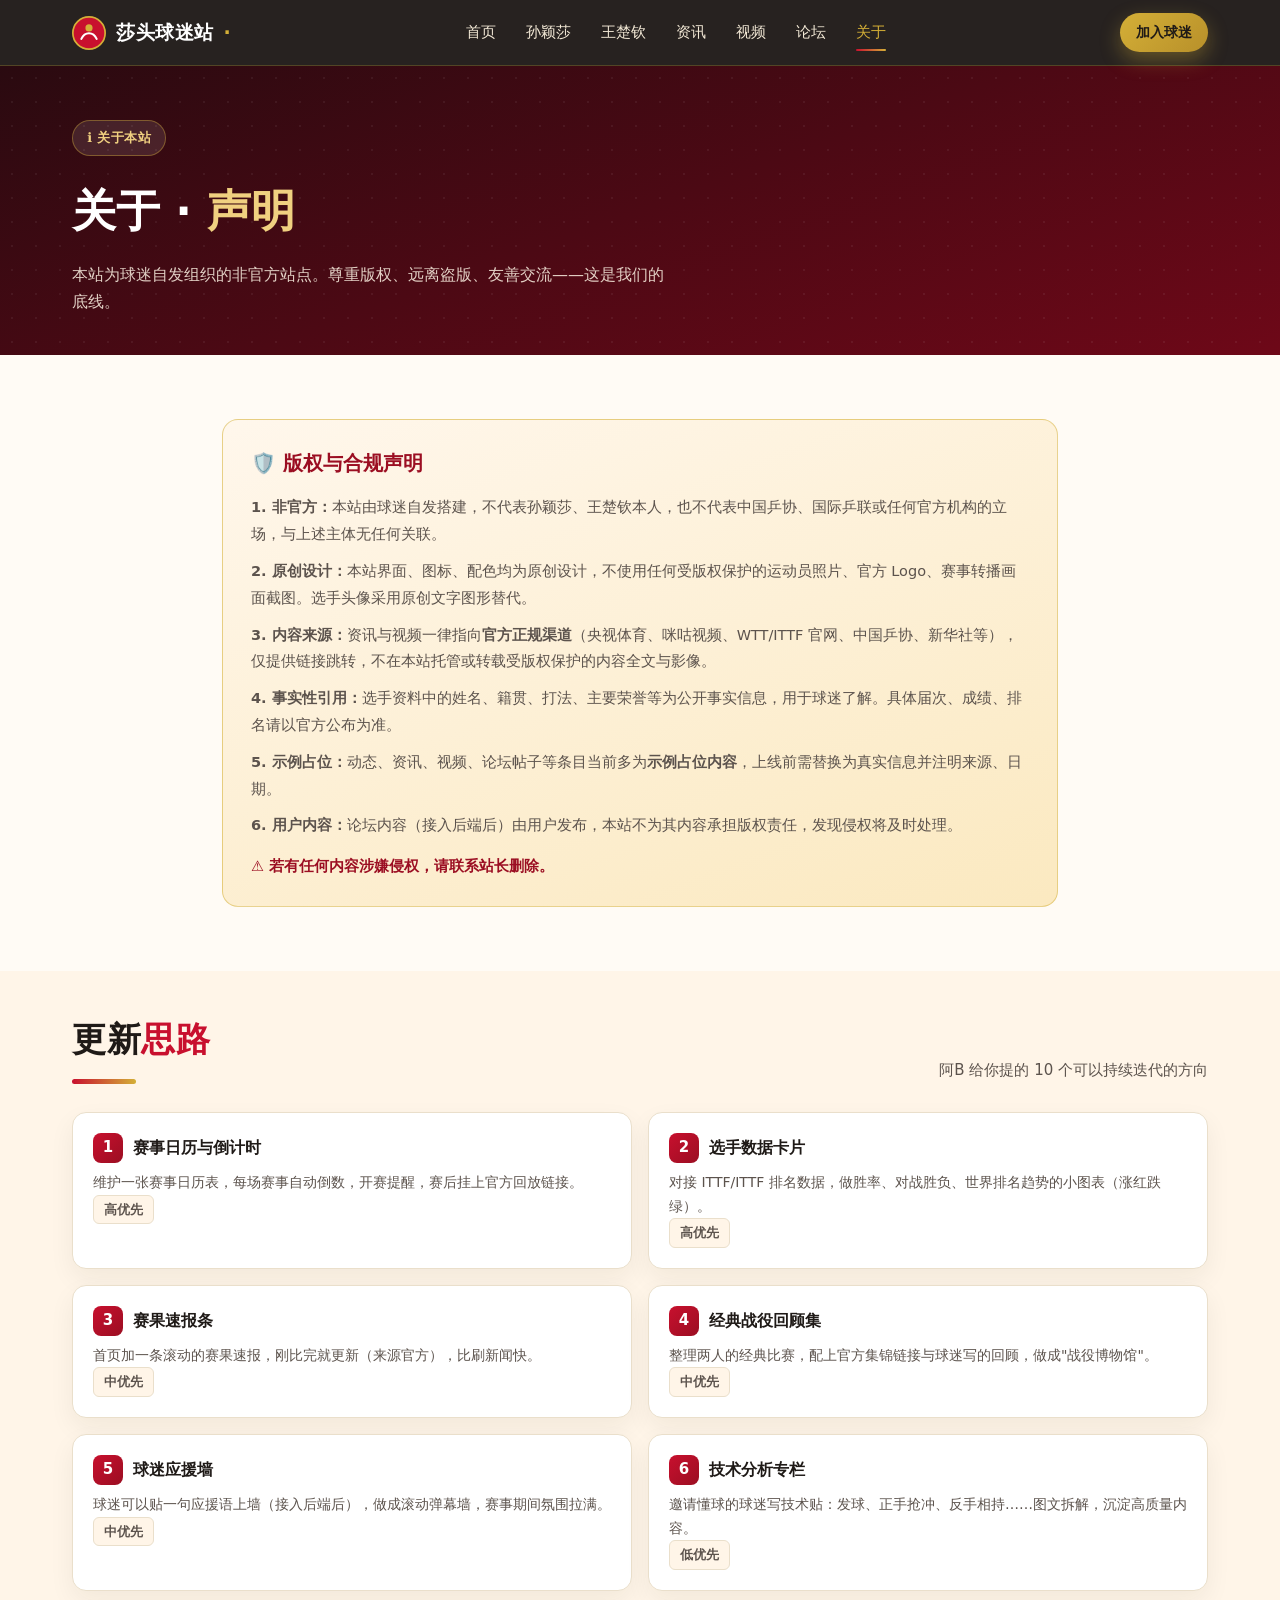
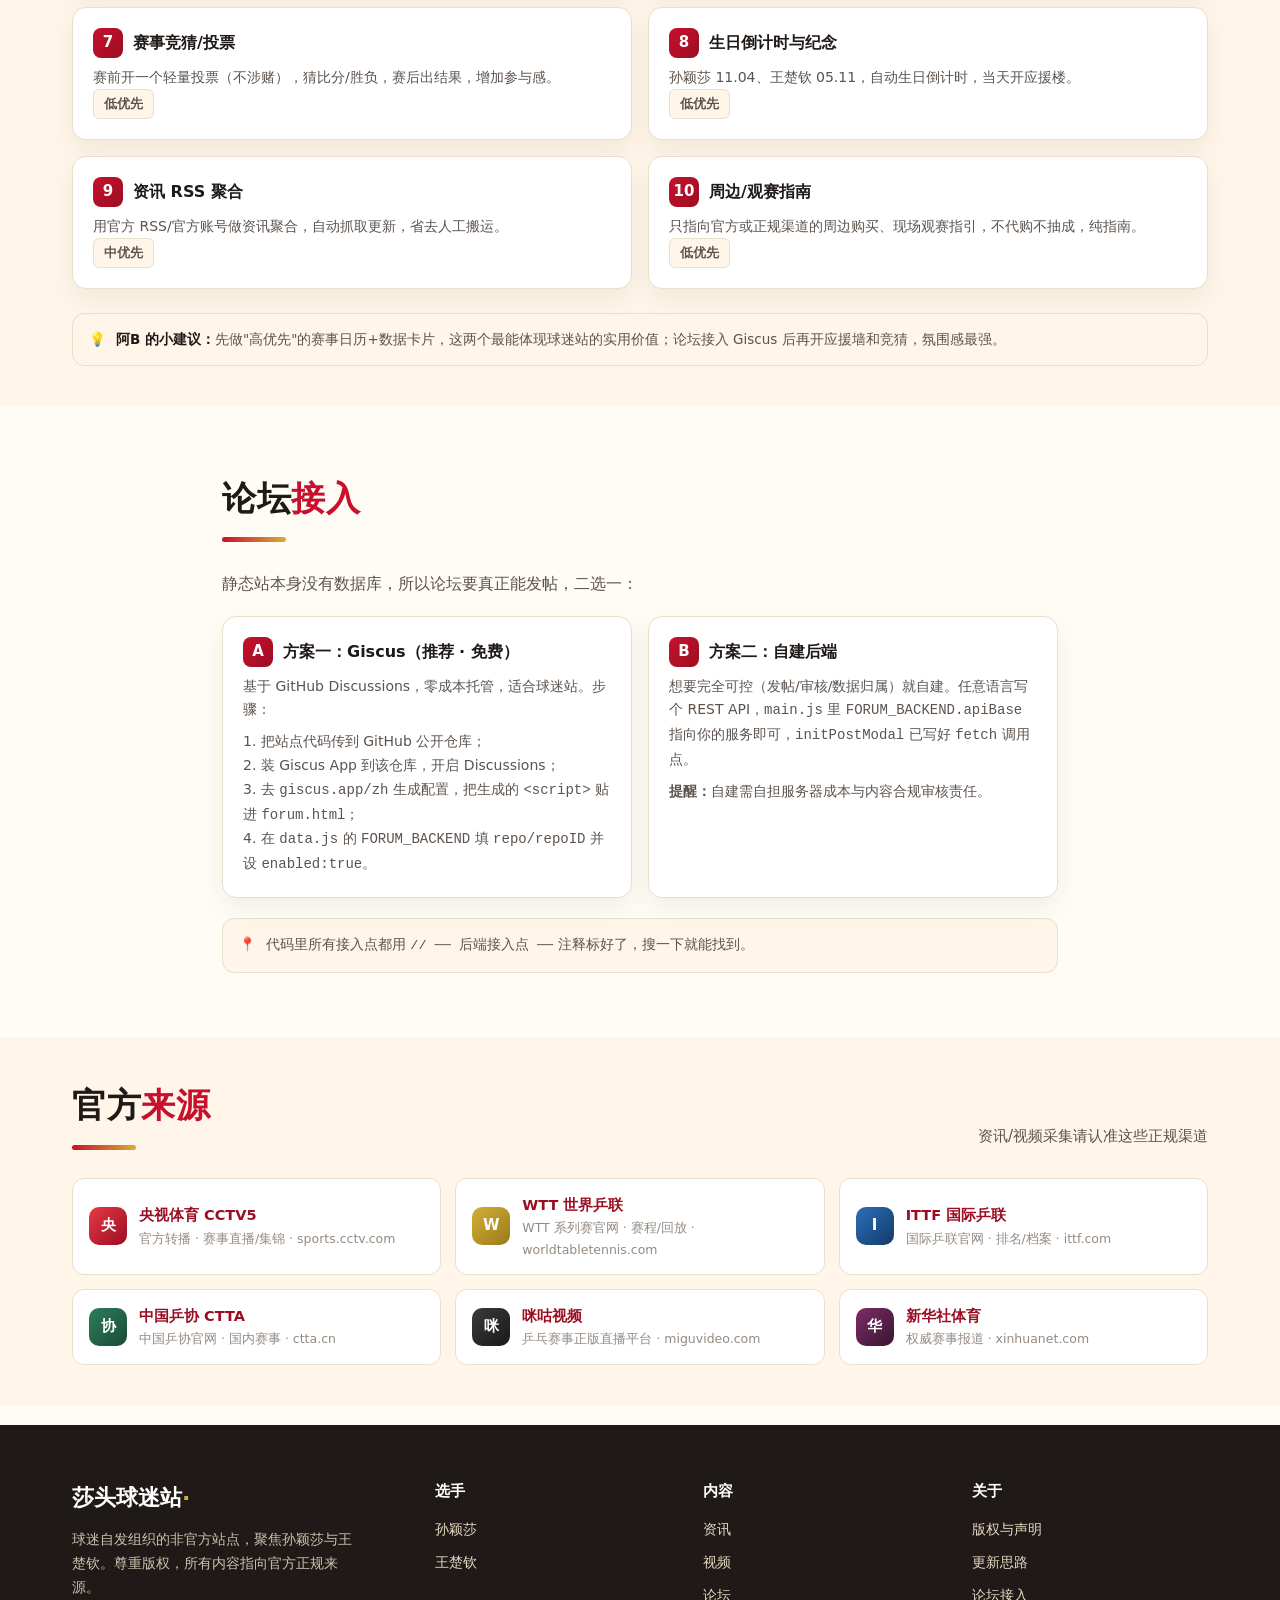
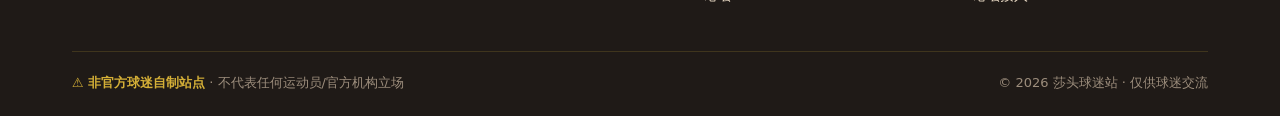
==== about.html @ d80eccb2 "莎头球迷站 v1 - 首页/双星页/资讯/视频/论坛/关于 全站上线" ====
<!DOCTYPE html>
<html lang="zh-CN">
<head>
  <meta charset="UTF-8" />
  <meta name="viewport" content="width=device-width, initial-scale=1.0" />
  <title>关于 · 版权声明 · 更新思路 · 莎头球迷站</title>
  <meta name="description" content="关于本站：版权声明、非官方声明、更新思路建议、论坛后端接入指南、官方来源清单。" />
  <link rel="stylesheet" href="assets/css/style.css" />
</head>
<body>

  <nav class="nav">
    <div class="wrap nav-inner">
      <a class="brand" href="index.html">
        <svg class="logo" viewBox="0 0 40 40" fill="none"><circle cx="20" cy="20" r="19" fill="#C8102E"/><circle cx="20" cy="20" r="19" stroke="#D4AF37" stroke-width="2"/><path d="M11 27c4-9 14-9 18 0" stroke="#fff" stroke-width="2.4" stroke-linecap="round" fill="none"/><circle cx="20" cy="14" r="4.2" fill="#D4AF37"/></svg>
        莎头球迷站<span class="dot">·</span>
      </a>
      <div class="nav-links" id="navLinks">
        <a href="index.html">首页</a>
        <a href="sun-yingsha.html">孙颖莎</a>
        <a href="wang-chuqin.html">王楚钦</a>
        <a href="news.html">资讯</a>
        <a href="videos.html">视频</a>
        <a href="forum.html">论坛</a>
        <a href="about.html" class="active">关于</a>
      </div>
      <div class="nav-cta">
        <a class="btn btn-gold btn-sm" href="forum.html">加入球迷</a>
        <button class="nav-toggle" aria-label="菜单" onclick="document.getElementById('navLinks').classList.toggle('open')"><span></span><span></span><span></span></button>
      </div>
    </div>
  </nav>

  <section class="profile-hero" style="padding:54px 0 40px;">
    <div class="wrap">
      <span class="hero-eyebrow">ℹ️ 关于本站</span>
      <h1 style="font-family:var(--ff-display); font-size:clamp(30px,5vw,44px); font-weight:900; color:#fff;">关于 · <span style="color:var(--c-gold-light)">声明</span></h1>
      <p style="color:rgba(255,245,230,.84); margin-top:12px; max-width:600px;">本站为球迷自发组织的非官方站点。尊重版权、远离盗版、友善交流——这是我们的底线。</p>
    </div>
  </section>

  <!-- 版权声明 -->
  <section class="section">
    <div class="wrap wrap-narrow">
      <div class="disclaimer">
        <h3>🛡️ 版权与合规声明</h3>
        <div style="margin-top:14px; color:var(--c-ink-soft); font-size:14.5px; line-height:1.85;">
          <p><b>1. 非官方：</b>本站由球迷自发搭建，不代表孙颖莎、王楚钦本人，也不代表中国乒协、国际乒联或任何官方机构的立场，与上述主体无任何关联。</p>
          <p style="margin-top:10px;"><b>2. 原创设计：</b>本站界面、图标、配色均为原创设计，不使用任何受版权保护的运动员照片、官方 Logo、赛事转播画面截图。选手头像采用原创文字图形替代。</p>
          <p style="margin-top:10px;"><b>3. 内容来源：</b>资讯与视频一律指向<b>官方正规渠道</b>（央视体育、咪咕视频、WTT/ITTF 官网、中国乒协、新华社等），仅提供链接跳转，不在本站托管或转载受版权保护的内容全文与影像。</p>
          <p style="margin-top:10px;"><b>4. 事实性引用：</b>选手资料中的姓名、籍贯、打法、主要荣誉等为公开事实信息，用于球迷了解。具体届次、成绩、排名请以官方公布为准。</p>
          <p style="margin-top:10px;"><b>5. 示例占位：</b>动态、资讯、视频、论坛帖子等条目当前多为<b>示例占位内容</b>，上线前需替换为真实信息并注明来源、日期。</p>
          <p style="margin-top:10px;"><b>6. 用户内容：</b>论坛内容（接入后端后）由用户发布，本站不为其内容承担版权责任，发现侵权将及时处理。</p>
          <p style="margin-top:14px; color:var(--c-red-deep)"><b>⚠ 若有任何内容涉嫌侵权，请联系站长删除。</b></p>
        </div>
      </div>
    </div>
  </section>

  <!-- 更新思路 -->
  <section class="section-tight" id="ideas" style="background: var(--c-bg-alt);">
    <div class="wrap">
      <div class="section-head">
        <div><div class="section-title">更新<span class="accent">思路</span></div><div class="section-line"></div></div>
        <div class="section-sub">阿B 给你提的 10 个可以持续迭代的方向</div>
      </div>
      <div class="idea-list">
        <div class="idea"><div class="h"><span class="n">1</span>赛事日历与倒计时</div><p>维护一张赛事日历表，每场赛事自动倒数，开赛提醒，赛后挂上官方回放链接。</p><span class="tag-pill">高优先</span></div>
        <div class="idea"><div class="h"><span class="n">2</span>选手数据卡片</div><p>对接 ITTF/ITTF 排名数据，做胜率、对战胜负、世界排名趋势的小图表（涨红跌绿）。</p><span class="tag-pill">高优先</span></div>
        <div class="idea"><div class="h"><span class="n">3</span>赛果速报条</div><p>首页加一条滚动的赛果速报，刚比完就更新（来源官方），比刷新闻快。</p><span class="tag-pill">中优先</span></div>
        <div class="idea"><div class="h"><span class="n">4</span>经典战役回顾集</div><p>整理两人的经典比赛，配上官方集锦链接与球迷写的回顾，做成"战役博物馆"。</p><span class="tag-pill">中优先</span></div>
        <div class="idea"><div class="h"><span class="n">5</span>球迷应援墙</div><p>球迷可以贴一句应援语上墙（接入后端后），做成滚动弹幕墙，赛事期间氛围拉满。</p><span class="tag-pill">中优先</span></div>
        <div class="idea"><div class="h"><span class="n">6</span>技术分析专栏</div><p>邀请懂球的球迷写技术贴：发球、正手抢冲、反手相持……图文拆解，沉淀高质量内容。</p><span class="tag-pill">低优先</span></div>
        <div class="idea"><div class="h"><span class="n">7</span>赛事竞猜/投票</div><p>赛前开一个轻量投票（不涉赌），猜比分/胜负，赛后出结果，增加参与感。</p><span class="tag-pill">低优先</span></div>
        <div class="idea"><div class="h"><span class="n">8</span>生日倒计时与纪念</div><p>孙颖莎 11.04、王楚钦 05.11，自动生日倒计时，当天开应援楼。</p><span class="tag-pill">低优先</span></div>
        <div class="idea"><div class="h"><span class="n">9</span>资讯 RSS 聚合</div><p>用官方 RSS/官方账号做资讯聚合，自动抓取更新，省去人工搬运。</p><span class="tag-pill">中优先</span></div>
        <div class="idea"><div class="h"><span class="n">10</span>周边/观赛指南</div><p>只指向官方或正规渠道的周边购买、现场观赛指引，不代购不抽成，纯指南。</p><span class="tag-pill">低优先</span></div>
      </div>
      <div class="notice-box" style="margin-top:24px;"><span>💡</span><div><b>阿B 的小建议：</b>先做"高优先"的赛事日历+数据卡片，这两个最能体现球迷站的实用价值；论坛接入 Giscus 后再开应援墙和竞猜，氛围感最强。</div></div>
    </div>
  </section>

  <!-- 论坛接入指南 -->
  <section class="section" id="forum">
    <div class="wrap wrap-narrow">
      <div class="section-head">
        <div><div class="section-title">论坛<span class="accent">接入</span></div><div class="section-line"></div></div>
      </div>
      <p style="font-size:16px; color:var(--c-ink-soft);">静态站本身没有数据库，所以论坛要真正能发帖，二选一：</p>
      <div class="idea-list" style="margin-top:18px;">
        <div class="idea">
          <div class="h"><span class="n">A</span>方案一：Giscus（推荐 · 免费）</div>
          <p>基于 GitHub Discussions，零成本托管，适合球迷站。步骤：</p>
          <p style="margin-top:8px;">1. 把站点代码传到 GitHub 公开仓库；<br>2. 装 Giscus App 到该仓库，开启 Discussions；<br>3. 去 <code>giscus.app/zh</code> 生成配置，把生成的 <code>&lt;script&gt;</code> 贴进 <code>forum.html</code>；<br>4. 在 <code>data.js</code> 的 <code>FORUM_BACKEND</code> 填 <code>repo/repoID</code> 并设 <code>enabled:true</code>。</p>
        </div>
        <div class="idea">
          <div class="h"><span class="n">B</span>方案二：自建后端</div>
          <p>想要完全可控（发帖/审核/数据归属）就自建。任意语言写个 REST API，<code>main.js</code> 里 <code>FORUM_BACKEND.apiBase</code> 指向你的服务即可，<code>initPostModal</code> 已写好 <code>fetch</code> 调用点。</p>
          <p style="margin-top:8px;"><b>提醒：</b>自建需自担服务器成本与内容合规审核责任。</p>
        </div>
      </div>
      <div class="notice-box" style="margin-top:20px;"><span>📍</span><div>代码里所有接入点都用 <code>// ── 后端接入点 ──</code> 注释标好了，搜一下就能找到。</div></div>
    </div>
  </section>

  <!-- 官方来源 -->
  <section class="section-tight" style="background: var(--c-bg-alt);" id="sources">
    <div class="wrap">
      <div class="section-head">
        <div><div class="section-title">官方<span class="accent">来源</span></div><div class="section-line"></div></div>
        <div class="section-sub">资讯/视频采集请认准这些正规渠道</div>
      </div>
      <div class="source-list" data-render="sources"></div>
    </div>
  </section>

  <footer class="footer">
    <div class="wrap">
      <div class="footer-grid">
        <div><div class="footer-brand">莎头球迷站<span class="dot">·</span></div><p style="margin-top:12px; font-size:14px; color:#cdbfae; max-width:280px;">球迷自发组织的非官方站点，聚焦孙颖莎与王楚钦。尊重版权，所有内容指向官方正规来源。</p></div>
        <div><h4>选手</h4><ul><li><a href="sun-yingsha.html">孙颖莎</a></li><li><a href="wang-chuqin.html">王楚钦</a></li></ul></div>
        <div><h4>内容</h4><ul><li><a href="news.html">资讯</a></li><li><a href="videos.html">视频</a></li><li><a href="forum.html">论坛</a></li></ul></div>
        <div><h4>关于</h4><ul><li><a href="about.html">版权与声明</a></li><li><a href="about.html#ideas">更新思路</a></li><li><a href="about.html#forum">论坛接入</a></li></ul></div>
      </div>
      <div class="footer-bottom">
        <div><span class="nonofficial">⚠ 非官方球迷自制站点</span> · 不代表任何运动员/官方机构立场</div>
        <div>© <span data-year>2026</span> 莎头球迷站 · 仅供球迷交流</div>
      </div>
    </div>
  </footer>

  <script src="assets/js/data.js"></script>
  <script src="assets/js/main.js"></script>
</body>
</html>
---- assets/css/style.css ----
/* ===================================================================
   莎头球迷站 · 共享样式
   主题：国乒热血 · 红金
   纯原创设计 · 不含任何受版权保护的图片/Logo
=================================================================== */

:root {
  /* 主色 */
  --c-red: #C8102E;          /* 国乒红 */
  --c-red-deep: #9B0E22;     /* 深红 */
  --c-red-dark: #6E0818;     /* 暗红 */
  --c-gold: #D4AF37;         /* 金 */
  --c-gold-light: #F0D080;   /* 浅金高光 */
  --c-gold-soft: #FBE9C0;   /* 柔金 */
  /* 中性 */
  --c-bg: #FFFBF5;           /* 暖白底 */
  --c-bg-alt: #FFF5E8;       /* 次级暖底 */
  --c-surface: #FFFFFF;      /* 卡片白 */
  --c-ink: #1F1A17;          /* 主文字 */
  --c-ink-soft: #5C534D;     /* 次文字 */
  --c-ink-mute: #948A82;     /* 弱文字 */
  --c-line: #EADFCB;         /* 描边/分割 */
  --c-shadow: 28 8 24;       /* 阴影rgb基色 */
  /* 功能色 */
  --c-win: #C8102E;          /* 胜=红（中国惯例：涨为红） */
  --c-loss: #2E7D5B;         /* 负=绿 */
  --c-info: #2C6FB8;          /* 资讯蓝 */
  /* 尺寸 */
  --maxw: 1180px;
  --radius: 16px;
  --radius-sm: 10px;
  --nav-h: 66px;
  /* 字体 */
  --ff: "PingFang SC","Microsoft YaHei","Hiragino Sans GB","Source Han Sans CN","Noto Sans CJK SC",system-ui,-apple-system,"Segoe UI",sans-serif;
  --ff-display: "PingFang SC","Microsoft YaHei",var(--ff);
}

* { box-sizing: border-box; margin: 0; padding: 0; }
html { scroll-behavior: smooth; -webkit-text-size-adjust: 100%; }
body {
  font-family: var(--ff);
  background: var(--c-bg);
  color: var(--c-ink);
  line-height: 1.7;
  font-size: 16px;
  overflow-x: hidden;
}
a { color: var(--c-red-deep); text-decoration: none; transition: color .18s; }
a:hover { color: var(--c-red); }
img,svg { max-width: 100%; display: block; }
ul,ol { list-style: none; }

/* ---------- 容器 ---------- */
.wrap { width: 100%; max-width: var(--maxw); margin: 0 auto; padding: 0 22px; }
.wrap-narrow { max-width: 880px; }
.section { padding: 64px 0; }
.section-tight { padding: 40px 0; }
.section-head { display:flex; align-items:flex-end; justify-content:space-between; gap:16px; margin-bottom:28px; flex-wrap:wrap; }
.section-title { font-family:var(--ff-display); font-size: clamp(24px,4vw,34px); font-weight:800; letter-spacing:.5px; }
.section-title .accent { color: var(--c-red); }
.section-sub { color: var(--c-ink-soft); font-size: 15px; }
.section-line { width:64px; height:5px; border-radius:3px; background: linear-gradient(90deg,var(--c-red),var(--c-gold)); margin-top:10px; }

/* ---------- 导航 ---------- */
.nav {
  position: sticky; top: 0; z-index: 100;
  height: var(--nav-h);
  background: rgba(31,26,23,.96);
  backdrop-filter: blur(10px);
  border-bottom: 1px solid rgba(212,175,55,.25);
}
.nav-inner { height:100%; display:flex; align-items:center; justify-content:space-between; gap:18px; }
.brand { display:flex; align-items:center; gap:10px; color:#fff; font-weight:800; font-size:19px; letter-spacing:.5px; }
.brand .logo { width:34px; height:34px; flex:none; }
.brand .dot { color: var(--c-gold); }
.nav-links { display:flex; align-items:center; gap:4px; }
.nav-links a {
  color: #F3E9D6; padding: 9px 13px; border-radius: 9px; font-size:15px; font-weight:500;
  position: relative;
}
.nav-links a:hover { color:#fff; background: rgba(255,255,255,.08); }
.nav-links a.active { color: var(--c-gold); }
.nav-links a.active::after {
  content:""; position:absolute; left:13px; right:13px; bottom:3px; height:2px;
  background: linear-gradient(90deg,var(--c-red),var(--c-gold)); border-radius:2px;
}
.nav-cta { display:flex; align-items:center; gap:10px; }
.nav-toggle { display:none; background:none; border:0; cursor:pointer; padding:8px; }
.nav-toggle span { display:block; width:24px; height:2.4px; background:#fff; border-radius:2px; margin:5px 0; transition:.25s; }

/* ---------- 按钮 ---------- */
.btn {
  display:inline-flex; align-items:center; gap:8px; cursor:pointer;
  padding: 11px 22px; border-radius: 999px; border:0; font-size:15px; font-weight:600;
  font-family: var(--ff); transition: transform .15s, box-shadow .2s, background .2s;
}
.btn:active { transform: translateY(1px); }
.btn-primary { background: linear-gradient(135deg,var(--c-red),var(--c-red-deep)); color:#fff; box-shadow:0 8px 22px rgba(var(--c-shadow),.35); }
.btn-primary:hover { box-shadow:0 12px 30px rgba(var(--c-shadow),.5); transform:translateY(-1px); }
.btn-gold { background: linear-gradient(135deg,var(--c-gold),#B8902A); color:#1F1A17; box-shadow:0 8px 20px rgba(212,175,55,.35); }
.btn-gold:hover { transform:translateY(-1px); }
.btn-ghost { background: rgba(255,255,255,.08); color:#fff; border:1px solid rgba(212,175,55,.4); }
.btn-ghost:hover { background: rgba(255,255,255,.16); border-color: var(--c-gold); }
.btn-outline { background: transparent; color: var(--c-red); border:1.6px solid var(--c-red); }
.btn-outline:hover { background: var(--c-red); color:#fff; }
.btn-sm { padding:8px 16px; font-size:13.5px; }

/* ---------- Hero ---------- */
.hero {
  position: relative; overflow: hidden;
  background:
    radial-gradient(1200px 500px at 80% -10%, rgba(212,175,55,.22), transparent 60%),
    radial-gradient(900px 500px at 10% 110%, rgba(200,16,46,.25), transparent 55%),
    linear-gradient(160deg,#2A0A10 0%, #6E0818 45%, #9B0E22 100%);
  color: #fff;
  padding: 92px 0 80px;
}
.hero::before {
  content:""; position:absolute; inset:0;
  background-image: radial-gradient(rgba(255,255,255,.06) 1px, transparent 1px);
  background-size: 26px 26px; opacity:.6; pointer-events:none;
}
.hero-grid { position:relative; display:grid; grid-template-columns: 1.15fr .85fr; gap:44px; align-items:center; }
.hero-eyebrow {
  display:inline-flex; align-items:center; gap:8px; padding:6px 14px; border-radius:999px;
  background: rgba(255,255,255,.1); border:1px solid rgba(212,175,55,.4);
  color: var(--c-gold-light); font-size:13px; font-weight:600; letter-spacing:.5px; margin-bottom:18px;
}
.hero h1 {
  font-family: var(--ff-display); font-weight:900;
  font-size: clamp(34px,6vw,60px); line-height:1.08; letter-spacing:1px;
}
.hero h1 .gold { background: linear-gradient(90deg,var(--c-gold-light),var(--c-gold)); -webkit-background-clip:text; background-clip:text; color:transparent; }
.hero p.lead { color: rgba(255,245,230,.86); font-size: clamp(15px,2.2vw,18px); margin:20px 0 30px; max-width: 540px; }
.hero-actions { display:flex; gap:14px; flex-wrap:wrap; }
.hero-stats { display:flex; gap:30px; margin-top:40px; flex-wrap:wrap; }
.hero-stat .num { font-family:var(--ff-display); font-size:28px; font-weight:800; color:var(--c-gold-light); }
.hero-stat .lbl { font-size:13px; color: rgba(255,245,230,.7); }

/* hero 右侧图形：SVG 乒乓球/球拍抽象 */
.hero-art { position:relative; display:flex; justify-content:center; }
.hero-art svg { width:100%; max-width:420px; filter: drop-shadow(0 20px 40px rgba(0,0,0,.4)); }

/* ---------- 双星卡片 ---------- */
.star-grid { display:grid; grid-template-columns: 1fr 1fr; gap:24px; }
.star-card {
  position:relative; border-radius: var(--radius); overflow:hidden;
  background: linear-gradient(160deg,#fff, #FFF7EC);
  border:1px solid var(--c-line);
  box-shadow: 0 18px 40px rgba(31,26,23,.08);
  transition: transform .2s, box-shadow .2s;
}
.star-card:hover { transform: translateY(-4px); box-shadow: 0 26px 56px rgba(155,14,34,.16); }
.star-cover { height: 168px; position:relative; display:flex; align-items:center; justify-content:center; overflow:hidden; }
.star-cover.s-sun { background: linear-gradient(135deg,#E63946,#9B0E22); }
.star-cover.s-wang { background: linear-gradient(135deg,#1B3A6B,#0A1E3A); }
.star-cover::after {
  content:""; position:absolute; inset:0;
  background-image: radial-gradient(rgba(255,255,255,.12) 1px, transparent 1px); background-size:18px 18px;
}
.star-cover .avatar-mark {
  position:relative; width:96px; height:96px; border-radius:50%;
  background: rgba(255,255,255,.14); border:3px solid rgba(255,255,255,.55);
  display:flex; align-items:center; justify-content:center;
  font-family:var(--ff-display); font-size:42px; font-weight:900; color:#fff;
  box-shadow: 0 8px 22px rgba(0,0,0,.3);
}
.star-cover .tag {
  position:absolute; top:14px; left:14px; padding:5px 12px; border-radius:999px;
  background: rgba(0,0,0,.28); color:#fff; font-size:12px; font-weight:600; backdrop-filter:blur(4px);
}
.star-body { padding: 20px 22px 24px; }
.star-name { font-family:var(--ff-display); font-size:23px; font-weight:800; display:flex; align-items:center; gap:8px; }
.star-name .nick { font-size:14px; color:var(--c-ink-mute); font-weight:600; }
.star-meta { display:flex; gap:18px; flex-wrap:wrap; margin:10px 0 14px; font-size:13.5px; color:var(--c-ink-soft); }
.star-meta b { color: var(--c-ink); font-weight:700; }
.star-desc { font-size:14.5px; color:var(--c-ink-soft); }
.star-foot { margin-top:16px; display:flex; gap:10px; }

/* ---------- 通用卡片/网格 ---------- */
.grid { display:grid; gap:22px; }
.grid-3 { grid-template-columns: repeat(3,1fr); }
.grid-2 { grid-template-columns: repeat(2,1fr); }
.card {
  background: var(--c-surface); border:1px solid var(--c-line); border-radius: var(--radius);
  overflow:hidden; box-shadow: 0 12px 30px rgba(31,26,23,.06);
  transition: transform .18s, box-shadow .18s; display:flex; flex-direction:column;
}
.card:hover { transform: translateY(-3px); box-shadow: 0 20px 42px rgba(31,26,23,.12); }
.card-thumb { height: 156px; position:relative; display:flex; align-items:center; justify-content:center; overflow:hidden; }
.card-thumb .ph { font-family:var(--ff-display); color:rgba(255,255,255,.9); font-weight:800; font-size:18px; letter-spacing:1px; }
.card-body { padding: 16px 18px 20px; flex:1; display:flex; flex-direction:column; }
.card-kicker { font-size:12px; font-weight:700; color:var(--c-red); letter-spacing:.6px; text-transform:uppercase; }
.card-title { font-size:18px; font-weight:700; line-height:1.4; margin:7px 0 10px; }
.card-excerpt { font-size:14px; color:var(--c-ink-soft); flex:1; }
.card-foot { display:flex; align-items:center; justify-content:space-between; margin-top:14px; font-size:13px; color:var(--c-ink-mute); }
.badge { display:inline-flex; align-items:center; gap:5px; padding:3px 10px; border-radius:999px; font-size:12px; font-weight:600; }
.badge-red { background: rgba(200,16,46,.1); color: var(--c-red); }
.badge-gold { background: rgba(212,175,55,.16); color:#9a7a1a; }
.badge-blue { background: rgba(44,111,184,.12); color: var(--c-info); }
.badge-green { background: rgba(46,125,91,.12); color: var(--c-loss); }
.badge-gray { background: rgba(92,83,77,.12); color: var(--c-ink-soft); }

/* 不同色封面用于卡片缩略 */
.t-red { background: linear-gradient(135deg,#E63946,#9B0E22); }
.t-blue { background: linear-gradient(135deg,#2C6FB8,#143A6B); }
.t-gold { background: linear-gradient(135deg,#D4AF37,#9a7a1a); }
.t-dark { background: linear-gradient(135deg,#3a3a3a,#1a1a1a); }
.t-green { background: linear-gradient(135deg,#2E7D5B,#1a4a35); }
.t-plum { background: linear-gradient(135deg,#7B2D6B,#3a142f); }

/* ---------- 时间线 ---------- */
.timeline { position:relative; padding-left: 28px; }
.timeline::before { content:""; position:absolute; left:8px; top:6px; bottom:6px; width:3px; background: linear-gradient(var(--c-red),var(--c-gold)); border-radius:3px; }
.tl-item { position:relative; padding: 0 0 26px; }
.tl-item::before { content:""; position:absolute; left:-26px; top:5px; width:15px; height:15px; border-radius:50%; background:#fff; border:3px solid var(--c-red); box-shadow:0 0 0 3px rgba(200,16,46,.18); }
.tl-date { font-size:13px; font-weight:700; color:var(--c-red); }
.tl-title { font-size:16px; font-weight:700; margin:4px 0 5px; }
.tl-desc { font-size:14px; color:var(--c-ink-soft); }
.tl-tag { display:inline-block; margin-top:8px; }

/* ---------- 资讯筛选 ---------- */
.filters { display:flex; gap:10px; flex-wrap:wrap; margin-bottom:22px; }
.filter-chip {
  padding:8px 16px; border-radius:999px; border:1.5px solid var(--c-line); background:#fff;
  font-size:14px; font-weight:600; color:var(--c-ink-soft); cursor:pointer; transition:.18s; font-family:var(--ff);
}
.filter-chip:hover { border-color:var(--c-red); color:var(--c-red); }
.filter-chip.active { background: var(--c-red); color:#fff; border-color:var(--c-red); }

/* ---------- 视频卡 ---------- */
.video-grid { display:grid; grid-template-columns: repeat(3,1fr); gap:22px; }
.video-card { background: var(--c-surface); border:1px solid var(--c-line); border-radius: var(--radius); overflow:hidden; box-shadow:0 12px 30px rgba(31,26,23,.06); transition: transform .18s, box-shadow .18s; }
.video-card:hover { transform:translateY(-3px); box-shadow:0 20px 42px rgba(31,26,23,.14); }
.video-thumb { position:relative; height:160px; display:flex; align-items:center; justify-content:center; overflow:hidden; }
.video-thumb .play {
  width:54px; height:54px; border-radius:50%; background: rgba(255,255,255,.92);
  display:flex; align-items:center; justify-content:center; box-shadow:0 8px 20px rgba(0,0,0,.35);
}
.video-thumb .play svg { width:22px; height:22px; margin-left:3px; fill: var(--c-red); }
.video-thumb .src { position:absolute; bottom:10px; right:10px; background:rgba(0,0,0,.55); color:#fff; padding:4px 10px; border-radius:6px; font-size:12px; font-weight:600; backdrop-filter:blur(4px); }
.video-body { padding:14px 16px 18px; }
.video-title { font-size:15.5px; font-weight:700; line-height:1.4; }
.video-meta { font-size:13px; color:var(--c-ink-mute); margin-top:6px; display:flex; gap:10px; flex-wrap:wrap; }

/* ---------- 论坛 ---------- */
.forum-grid { display:grid; grid-template-columns: 240px 1fr; gap:26px; align-items:flex-start; }
.forum-cats .cat {
  display:flex; align-items:center; gap:10px; padding:11px 14px; border-radius:12px; cursor:pointer;
  font-size:14.5px; font-weight:600; color:var(--c-ink-soft); transition:.16s; border:1px solid transparent;
}
.forum-cats .cat:hover { background: var(--c-bg-alt); color: var(--c-ink); }
.forum-cats .cat.active { background:#fff; color:var(--c-red); border-color:var(--c-line); box-shadow:0 6px 16px rgba(31,26,23,.06); }
.forum-cats .cat .ico { width:22px; flex:none; }
.forum-cats .cat .cnt { margin-left:auto; font-size:12px; color:var(--c-ink-mute); font-weight:600; }

.thread-list { display:flex; flex-direction:column; gap:14px; }
.thread {
  display:grid; grid-template-columns: 52px 1fr auto; gap:16px; align-items:center;
  background:var(--c-surface); border:1px solid var(--c-line); border-radius:14px; padding:16px 18px;
  box-shadow:0 8px 22px rgba(31,26,23,.05); transition:.16s;
}
.thread:hover { box-shadow:0 14px 34px rgba(31,26,23,.12); border-color: rgba(200,16,46,.3); }
.thread-ava { width:52px; height:52px; border-radius:14px; display:flex; align-items:center; justify-content:center; font-family:var(--ff-display); font-weight:800; color:#fff; font-size:20px; }
.thread-main .tt { font-size:16px; font-weight:700; }
.thread-main .ex { font-size:13.5px; color:var(--c-ink-soft); margin-top:3px; }
.thread-main .meta { font-size:12.5px; color:var(--c-ink-mute); margin-top:7px; display:flex; gap:12px; flex-wrap:wrap; }
.thread-side { text-align:right; font-size:13px; color:var(--c-ink-mute); }
.thread-side .replies { font-size:20px; font-weight:800; color:var(--c-red); }
.thread-pin { display:inline-flex; align-items:center; gap:4px; font-size:12px; color:var(--c-gold); font-weight:700; }

/* 发帖浮按钮 */
.fab {
  position:fixed; right:28px; bottom:28px; z-index:60;
  display:inline-flex; align-items:center; gap:8px; padding:14px 22px; border-radius:999px;
  background: linear-gradient(135deg,var(--c-red),var(--c-red-deep)); color:#fff; font-weight:700; font-size:15px;
  box-shadow:0 12px 30px rgba(155,14,34,.4); cursor:pointer; border:0; font-family:var(--ff); transition:transform .16s;
}
.fab:hover { transform:translateY(-2px) scale(1.02); }

/* ---------- 模态 ---------- */
.modal-mask { position:fixed; inset:0; background:rgba(20,10,6,.55); backdrop-filter:blur(4px); z-index:200; display:none; align-items:center; justify-content:center; padding:20px; }
.modal-mask.show { display:flex; }
.modal { background:#fff; border-radius:20px; max-width:520px; width:100%; padding:30px; box-shadow:0 30px 80px rgba(0,0,0,.4); position:relative; animation: pop .25s ease; }
@keyframes pop { from { transform:scale(.94); opacity:0; } to { transform:scale(1); opacity:1; } }
.modal h3 { font-family:var(--ff-display); font-size:22px; font-weight:800; margin-bottom:8px; }
.modal p { color:var(--c-ink-soft); font-size:14.5px; }
.modal .field { margin-top:18px; }
.modal label { display:block; font-size:13px; font-weight:700; margin-bottom:6px; }
.modal input,.modal textarea, .modal select {
  width:100%; padding:11px 14px; border:1.5px solid var(--c-line); border-radius:10px; font-family:var(--ff); font-size:15px; background:#fff;
}
.modal input:focus,.modal textarea:focus { outline:none; border-color:var(--c-red); }
.modal textarea { min-height:90px; resize:vertical; }
.modal-actions { display:flex; gap:12px; justify-content:flex-end; margin-top:24px; }
.modal-close { position:absolute; top:14px; right:14px; background:none; border:0; font-size:24px; color:var(--c-ink-mute); cursor:pointer; line-height:1; }
.notice-box { background: var(--c-bg-alt); border:1px solid var(--c-line); border-radius:12px; padding:14px 16px; font-size:13.5px; color:var(--c-ink-soft); margin-top:14px; display:flex; gap:10px; }
.notice-box b { color: var(--c-ink); }

/* ---------- 资料卡（选手页） ---------- */
.profile-hero { background: linear-gradient(160deg,#2A0A10,#6E0818); color:#fff; padding:64px 0 54px; position:relative; overflow:hidden; }
.profile-hero::before { content:""; position:absolute; inset:0; background-image:radial-gradient(rgba(255,255,255,.06) 1px,transparent 1px); background-size:24px 24px; }
.profile-grid { position:relative; display:grid; grid-template-columns: 200px 1fr; gap:34px; align-items:center; }
.profile-mark {
  width:200px; height:200px; border-radius:28px; display:flex; align-items:center; justify-content:center;
  font-family:var(--ff-display); font-weight:900; font-size:84px; color:#fff;
  background: linear-gradient(135deg,rgba(255,255,255,.16),rgba(255,255,255,.04)); border:2px solid rgba(212,175,55,.5);
  box-shadow:0 20px 50px rgba(0,0,0,.4);
}
.profile-name { font-family:var(--ff-display); font-size:clamp(32px,5vw,46px); font-weight:900; }
.profile-nick { color: var(--c-gold-light); font-size:18px; font-weight:600; margin-top:4px; }
.profile-tags { display:flex; gap:10px; flex-wrap:wrap; margin-top:16px; }
.profile-tags .badge { background:rgba(255,255,255,.12); color:#fff; }
.fact-grid { display:grid; grid-template-columns: repeat(4,1fr); gap:18px; margin-top:30px; }
.fact { background:rgba(255,255,255,.08); border:1px solid rgba(255,255,255,.16); border-radius:14px; padding:16px 18px; }
.fact .k { font-size:12.5px; color:rgba(255,245,230,.7); }
.fact .v { font-family:var(--ff-display); font-size:22px; font-weight:800; color:#fff; margin-top:4px; }
.fact .v small { font-size:14px; font-weight:600; color: var(--c-gold-light); }

/* 成就墙 */
.achievements { display:grid; grid-template-columns: repeat(4,1fr); gap:14px; }
.ach {
  background: linear-gradient(160deg,#fff,#FFF7EC); border:1px solid var(--c-line); border-radius:14px; padding:18px 16px; text-align:center;
  box-shadow:0 10px 24px rgba(31,26,23,.06);
}
.ach .medal { width:44px; height:44px; margin:0 auto 10px; }
.ach .yr { font-family:var(--ff-display); font-weight:800; color:var(--c-red); }
.ach .ev { font-size:13.5px; color:var(--c-ink-soft); margin-top:3px; }
.ach .mk { font-size:12px; font-weight:700; margin-top:6px; }

/* ---------- 倒计时 ---------- */
.countdown { display:flex; gap:14px; }
.cd-box { background: linear-gradient(160deg,#fff,#FFF7EC); border:1px solid var(--c-line); border-radius:14px; padding:16px 10px; min-width:84px; text-align:center; box-shadow:0 10px 24px rgba(31,26,23,.06); }
.cd-num { font-family:var(--ff-display); font-size:34px; font-weight:900; color:var(--c-red); line-height:1; }
.cd-lbl { font-size:12px; color:var(--c-ink-mute); margin-top:6px; font-weight:600; }

/* ---------- 官方来源 ---------- */
.source-list { display:grid; grid-template-columns: repeat(3,1fr); gap:14px; }
.source {
  display:flex; align-items:center; gap:12px; padding:14px 16px; border:1px solid var(--c-line); border-radius:12px; background:#fff;
  transition:.16s;
}
.source:hover { border-color:var(--c-gold); box-shadow:0 10px 24px rgba(212,175,55,.18); transform:translateY(-2px); }
.source .ico { width:38px; height:38px; border-radius:10px; display:flex; align-items:center; justify-content:center; flex:none; font-weight:800; color:#fff; font-size:15px; }
.source .nm { font-weight:700; font-size:14.5px; }
.source .ds { font-size:12.5px; color:var(--c-ink-mute); }

/* ---------- 资讯横排流 ---------- */
.feed { display:flex; flex-direction:column; gap:14px; }
.feed-item { display:grid; grid-template-columns: 96px 1fr auto; gap:18px; align-items:center; background:#fff; border:1px solid var(--c-line); border-radius:14px; padding:14px 18px; box-shadow:0 8px 22px rgba(31,26,23,.05); transition:.16s; }
.feed-item:hover { box-shadow:0 14px 32px rgba(31,26,23,.12); border-color:rgba(200,16,46,.25); }
.feed-thumb { width:96px; height:64px; border-radius:10px; display:flex; align-items:center; justify-content:center; font-family:var(--ff-display); color:#fff; font-weight:800; font-size:13px; letter-spacing:1px; }
.feed-main .tt { font-size:15.5px; font-weight:700; line-height:1.45; }
.feed-main .ex { font-size:13px; color:var(--c-ink-soft); margin-top:3px; }
.feed-main .meta { font-size:12px; color:var(--c-ink-mute); margin-top:6px; display:flex; gap:10px; flex-wrap:wrap; }
.feed-side { font-size:12.5px; color:var(--c-ink-mute); text-align:right; white-space:nowrap; }

/* ---------- 关于/声明 ---------- */
.disclaimer {
  background: linear-gradient(160deg,#FFF7EC,#FBE9C0); border:1px solid rgba(212,175,55,.5); border-radius:16px; padding:26px 28px;
}
.disclaimer h3 { font-family:var(--ff-display); font-size:20px; font-weight:800; color:var(--c-red-deep); display:flex; align-items:center; gap:8px; }
.idea-list { display:grid; grid-template-columns:1fr 1fr; gap:16px; }
.idea { background:#fff; border:1px solid var(--c-line); border-radius:14px; padding:20px; box-shadow:0 10px 26px rgba(31,26,23,.06); }
.idea .h { display:flex; align-items:center; gap:10px; font-weight:800; font-size:16px; margin-bottom:8px; }
.idea .h .n { width:30px; height:30px; border-radius:8px; background:linear-gradient(135deg,var(--c-red),var(--c-red-deep)); color:#fff; display:flex; align-items:center; justify-content:center; font-family:var(--ff-display); font-size:15px; flex:none; }
.idea p { font-size:14px; color:var(--c-ink-soft); }
.idea .tag { margin-top:10px; }

/* ---------- 页脚 ---------- */
.footer { background:#1F1A17; color:#cdbfae; padding:54px 0 28px; margin-top:20px; }
.footer a { color:#e6d7c2; }
.footer-grid { display:grid; grid-template-columns:1.4fr 1fr 1fr 1fr; gap:32px; margin-bottom:34px; }
.footer h4 { color:#fff; font-size:15px; margin-bottom:14px; font-weight:700; }
.footer-brand { font-family:var(--ff-display); font-size:22px; font-weight:800; color:#fff; }
.footer-brand .dot { color:var(--c-gold); }
.footer ul li { margin-bottom:9px; font-size:14px; }
.footer-bottom { border-top:1px solid rgba(212,175,55,.18); padding-top:20px; display:flex; justify-content:space-between; gap:16px; flex-wrap:wrap; font-size:13px; color:#9c8d7c; }
.footer .nonofficial { color: var(--c-gold); font-weight:600; }

/* ---------- 杂项 ---------- */
.muted { color:var(--c-ink-mute); }
.center { text-align:center; }
.spacer { height:30px; }
.chips-row { display:flex; gap:8px; flex-wrap:wrap; }
.tag-pill { display:inline-block; padding:3px 10px; border-radius:6px; background:var(--c-bg-alt); color:var(--c-ink-soft); font-size:12.5px; font-weight:600; border:1px solid var(--c-line); }
.sample-flag { display:inline-flex; align-items:center; gap:5px; font-size:11px; font-weight:700; color:#b5781a; background:rgba(212,175,55,.18); padding:2px 8px; border-radius:5px; }

/* ---------- 响应式 ---------- */
@media (max-width: 980px) {
  .hero-grid { grid-template-columns: 1fr; }
  .hero-art { display:none; }
  .grid-3 { grid-template-columns: repeat(2,1fr); }
  .video-grid { grid-template-columns: repeat(2,1fr); }
  .fact-grid { grid-template-columns: repeat(2,1fr); }
  .achievements { grid-template-columns: repeat(2,1fr); }
  .source-list { grid-template-columns: 1fr; }
  .idea-list { grid-template-columns: 1fr; }
  .footer-grid { grid-template-columns: 1fr 1fr; }
  .forum-grid { grid-template-columns: 1fr; }
  .profile-grid { grid-template-columns: 1fr; text-align:center; }
  .profile-grid .profile-tags { justify-content:center; }
}
@media (max-width: 720px) {
  .nav-links { display:none; position:absolute; top:var(--nav-h); left:0; right:0; background:#1F1A17; flex-direction:column; align-items:stretch; padding:10px 16px 18px; gap:2px; border-bottom:1px solid rgba(212,175,55,.2); }
  .nav-links.open { display:flex; }
  .nav-toggle { display:block; }
  .nav-cta .btn { display:none; }
  .star-grid { grid-template-columns: 1fr; }
  .grid-3, .grid-2 { grid-template-columns: 1fr; }
  .video-grid { grid-template-columns: 1fr; }
  .feed-item { grid-template-columns: 64px 1fr; }
  .feed-side { display:none; }
  .thread { grid-template-columns: 44px 1fr; }
  .thread-side { display:none; }
  .section { padding: 46px 0; }
  .fab { right:18px; bottom:18px; padding:12px 18px; }
}
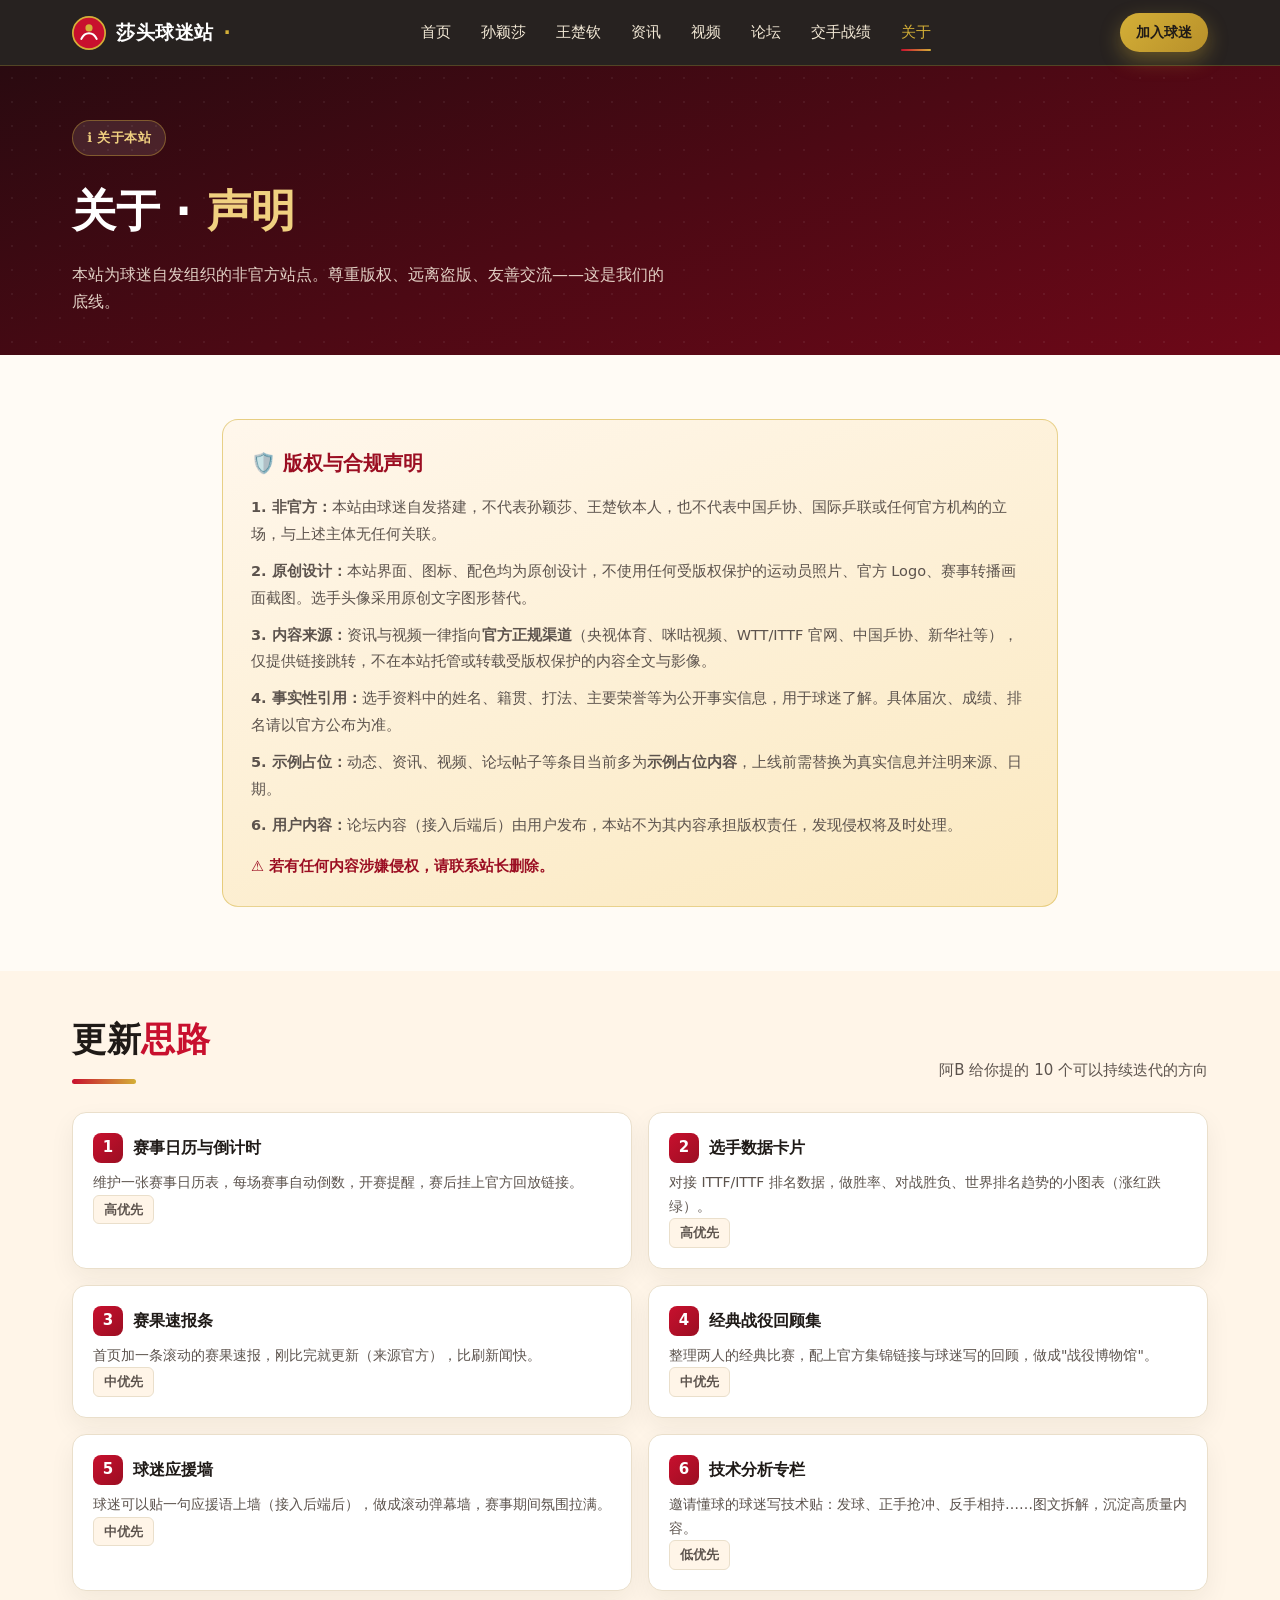
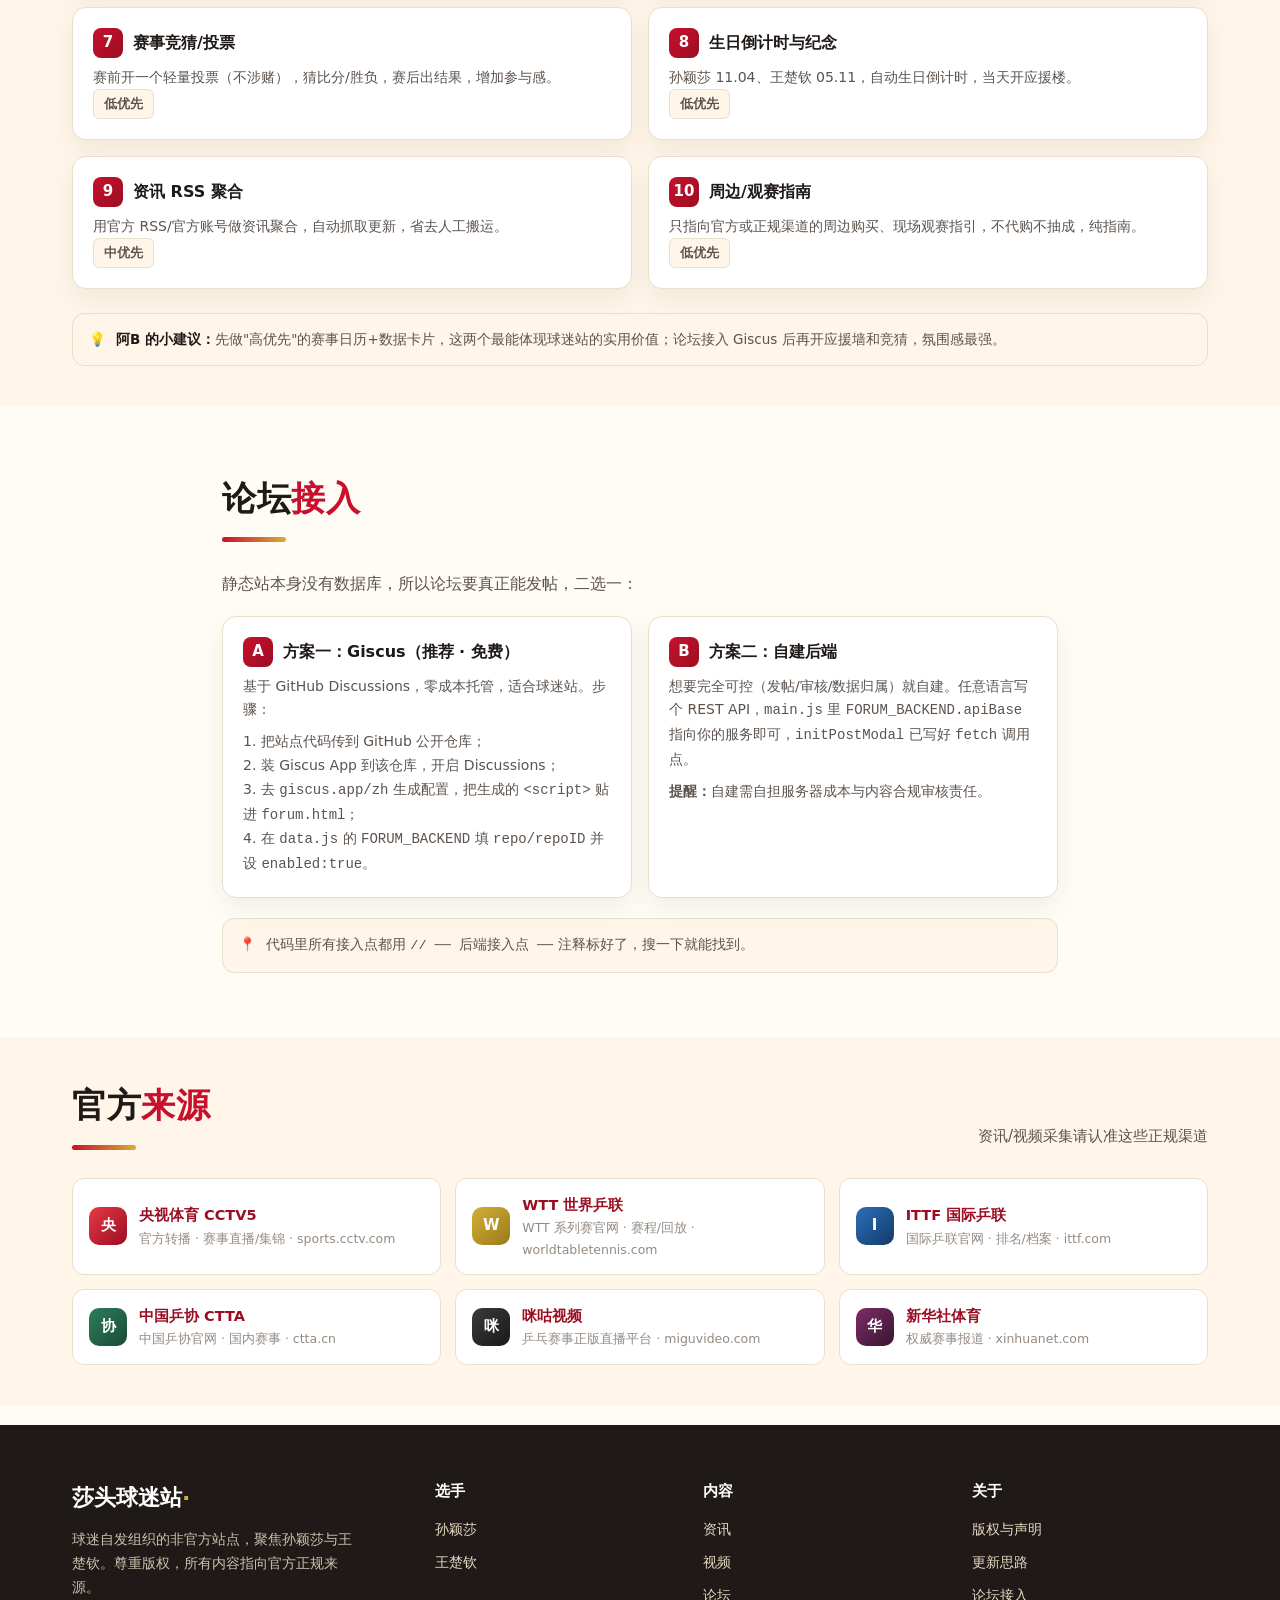
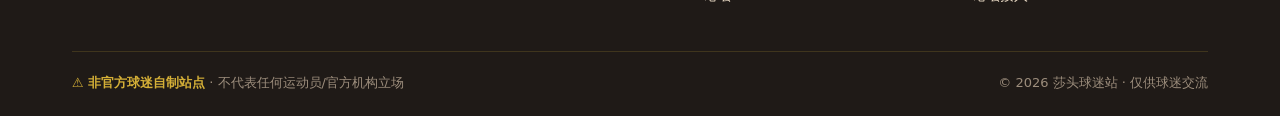
==== commit 53f1ac2f: "大更新：赛事日历+倒计时+直播入口 | 百科化双星页(生涯时间线/冠军墙/交手纪录) | 新增交手战绩独立页 | 首页精选墙" ====
--- a/about.html
+++ b/about.html
@@ -22,6 +22,7 @@
         <a href="news.html">资讯</a>
         <a href="videos.html">视频</a>
         <a href="forum.html">论坛</a>
+        <a href="head-to-head.html">交手战绩</a>
         <a href="about.html" class="active">关于</a>
       </div>
       <div class="nav-cta">
--- a/assets/css/style.css
+++ b/assets/css/style.css
@@ -386,6 +386,136 @@
 .tag-pill { display:inline-block; padding:3px 10px; border-radius:6px; background:var(--c-bg-alt); color:var(--c-ink-soft); font-size:12.5px; font-weight:600; border:1px solid var(--c-line); }
 .sample-flag { display:inline-flex; align-items:center; gap:5px; font-size:11px; font-weight:700; color:#b5781a; background:rgba(212,175,55,.18); padding:2px 8px; border-radius:5px; }
 
+/* ---------- 赛事日历 ---------- */
+.calendar-grid { display:grid; grid-template-columns:repeat(3,1fr); gap:18px; }
+.cal-card {
+  background:var(--c-surface); border:1px solid var(--c-line); border-radius: var(--radius);
+  overflow:hidden; box-shadow:0 12px 30px rgba(31,26,23,.06); transition:transform .18s,box-shadow .18s;
+}
+.cal-card:hover { transform:translateY(-3px); box-shadow:0 20px 42px rgba(31,26,23,.14); }
+.cal-card-header {
+  padding:18px 18px 14px; position:relative;
+  border-bottom:1px solid var(--c-line);
+}
+.cal-card-header .tour-type {
+  display:inline-flex; padding:3px 10px; border-radius:999px; font-size:11px; font-weight:700;
+  letter-spacing:.5px;
+}
+.cal-card-header .tour-type.grandslam { background:linear-gradient(135deg,#D4AF37,#9a7a1a); color:#fff; }
+.cal-card-header .tour-type.wtt { background:linear-gradient(135deg,#2C6FB8,#143A6B); color:#fff; }
+.cal-card-header .tour-type.championship { background:linear-gradient(135deg,#C8102E,#9B0E22); color:#fff; }
+.cal-card-header .tour-type.cup { background:linear-gradient(135deg,#2E7D5B,#1a4a35); color:#fff; }
+.cal-card-header .tour-type.combined { background:linear-gradient(135deg,#7B2D6B,#3a142f); color:#fff; }
+.cal-card-header .tour-type.final { background:linear-gradient(135deg,#1F1A17,#000); color:var(--c-gold-light); }
+.cal-card-header .tour-date { font-size:13px; color:var(--c-ink-mute); margin-top:10px; font-weight:600; }
+.cal-card-header .tour-name { font-family:var(--ff-display); font-size:17px; font-weight:800; margin-top:4px; }
+.cal-card-header .tour-loc { font-size:13px; color:var(--c-ink-soft); margin-top:2px; }
+.cal-card-body { padding:14px 18px 18px; }
+.cal-card-body .cd-row { display:flex; align-items:center; gap:10px; margin-bottom:14px; }
+.cal-card-body .cd-num { font-family:var(--ff-display); font-size:28px; font-weight:900; color:var(--c-red); line-height:1; }
+.cal-card-body .cd-unit { font-size:13px; color:var(--c-ink-mute); }
+.cal-card-body .live-links { display:flex; gap:8px; flex-wrap:wrap; }
+.cal-card-body .live-link {
+  display:inline-flex; align-items:center; gap:6px; padding:6px 12px; border-radius:999px;
+  background:var(--c-bg-alt); font-size:12px; font-weight:600; color:var(--c-ink-soft); transition:.15s;
+  border:1px solid transparent;
+}
+.cal-card-body .live-link:hover { border-color:var(--c-red); color:var(--c-red); background:#fff; }
+.cal-points { font-size:12px; color:var(--c-ink-mute); margin-top:8px; }
+
+/* 直播入口条 */
+.live-bar {
+  background: linear-gradient(135deg,#C8102E,#9B0E22); border-radius:16px; padding:24px 28px;
+  color:#fff; display:flex; align-items:center; gap:24px; flex-wrap:wrap; justify-content:space-between;
+  margin-top:22px;
+}
+.live-bar-title { font-family:var(--ff-display); font-size:18px; font-weight:800; }
+.live-bar-links { display:flex; gap:10px; flex-wrap:wrap; }
+.live-bar-link {
+  display:inline-flex; align-items:center; gap:8px; padding:10px 18px; border-radius:999px;
+  background:rgba(255,255,255,.16); color:#fff; font-weight:700; font-size:14px;
+  border:1px solid rgba(255,255,255,.3); transition:.15s;
+}
+.live-bar-link:hover { background:rgba(255,255,255,.28); color:#fff; transform:scale(1.02); }
+.live-bar-link .liv { width:24px; height:24px; border-radius:6px; background:var(--c-gold); color:#1F1A17; display:flex; align-items:center; justify-content:center; font-weight:800; font-size:12px; }
+
+/* ---------- 精选墙 ---------- */
+.featured-grid { display:grid; grid-template-columns:repeat(4,1fr); gap:16px; }
+.featured-card {
+  background: linear-gradient(160deg,#fff,#FFF7EC); border:1px solid var(--c-line);
+  border-radius:14px; padding:20px 18px; box-shadow:0 10px 26px rgba(31,26,23,.06);
+  transition:transform .16s,box-shadow .16s;
+}
+.featured-card:hover { transform:translateY(-3px); box-shadow:0 18px 38px rgba(31,26,23,.14); }
+.featured-card .ft-tag { display:inline-flex; padding:3px 10px; border-radius:999px; color:#fff; font-size:11px; font-weight:700; margin-bottom:10px; }
+.featured-card .ft-title { font-size:15px; font-weight:700; line-height:1.4; margin-bottom:6px; }
+.featured-card .ft-desc { font-size:13px; color:var(--c-ink-soft); }
+
+/* ---------- 交手纪录 ---------- */
+.h2h-hero { background:linear-gradient(160deg,#1F1A17,#2A0A10); color:#fff; padding:56px 0 48px; position:relative; overflow:hidden; }
+.h2h-hero::before { content:""; position:absolute; inset:0; background-image:radial-gradient(rgba(255,255,255,.06) 1px,transparent 1px); background-size:22px 22px; }
+.h2h-title { font-family:var(--ff-display); font-size:clamp(28px,4vw,38px); font-weight:900; text-align:center; position:relative; }
+.h2h-title .gold { color:var(--c-gold-light); }
+.h2h-sub { color:rgba(255,245,230,.7); text-align:center; margin-top:8px; font-size:15px; position:relative; }
+
+.h2h-tabs { display:flex; gap:10px; justify-content:center; margin:36px 0; }
+.h2h-tab {
+  padding:10px 24px; border-radius:999px; border:1.5px solid var(--c-line); background:#fff;
+  font-size:15px; font-weight:600; color:var(--c-ink-soft); cursor:pointer; transition:.16s; font-family:var(--ff);
+}
+.h2h-tab:hover { border-color:var(--c-red); color:var(--c-red); }
+.h2h-tab.active { background:var(--c-red); color:#fff; border-color:var(--c-red); }
+
+.h2h-card {
+  background:#fff; border:1px solid var(--c-line); border-radius:var(--radius);
+  padding:22px 24px; box-shadow:0 12px 30px rgba(31,26,23,.06);
+  margin-bottom:18px; display:grid; grid-template-columns: 200px 1fr; gap:20px; align-items:start;
+}
+.h2h-card .h2h-left { text-align:center; }
+.h2h-card .h2h-opp { font-family:var(--ff-display); font-size:22px; font-weight:800; }
+.h2h-card .h2h-vs { font-size:13px; color:var(--c-ink-mute); margin:4px 0; }
+.h2h-card .h2h-total { font-family:var(--ff-display); font-size:30px; font-weight:900; color:var(--c-red); line-height:1; }
+.h2h-card .h2h-rate { font-size:14px; color:var(--c-ink-soft); margin-top:4px; }
+.h2h-bar { width:100%; height:8px; border-radius:4px; background:var(--c-bg-alt); margin-top:10px; overflow:hidden; }
+.h2h-bar .h2h-fill { height:100%; border-radius:4px; transition:.5s; }
+.h2h-card .h2h-right { }
+.h2h-card .h2h-desc { font-size:14px; color:var(--c-ink-soft); line-height:1.6; }
+.h2h-card .h2h-recent { font-size:12px; color:var(--c-red); font-weight:700; margin-top:6px; }
+.h2h-card .h2h-highlights { margin-top:10px; }
+.h2h-card .h2h-highlights li { font-size:13px; color:var(--c-ink-soft); padding:4px 0; padding-left:16px; position:relative; }
+.h2h-card .h2h-highlights li::before { content:""; position:absolute; left:0; top:11px; width:6px; height:6px; border-radius:50%; background:var(--c-gold); }
+
+/* ---------- 百科：生涯时间线 ---------- */
+.encyclopedia-tabs { display:flex; gap:8px; flex-wrap:wrap; margin-bottom:24px; justify-content:center; }
+.enc-tab {
+  padding:10px 20px; border-radius:999px; border:1.5px solid var(--c-line); background:#fff;
+  font-size:14px; font-weight:600; color:var(--c-ink-soft); cursor:pointer; transition:.16s; font-family:var(--ff);
+}
+.enc-tab:hover { border-color:var(--c-red); color:var(--c-red); }
+.enc-tab.active { background:var(--c-red); color:#fff; border-color:var(--c-red); }
+
+.career-timeline { position:relative; padding-left:36px; }
+.career-timeline::before { content:""; position:absolute; left:12px; top:8px; bottom:8px; width:3px; background:linear-gradient(var(--c-red),var(--c-gold),var(--c-red)); border-radius:3px; }
+.career-phase { position:relative; margin-bottom:24px; }
+.career-phase::before { content:""; position:absolute; left:-30px; top:6px; width:16px; height:16px; border-radius:50%; background:#fff; border:3px solid var(--c-red); box-shadow:0 0 0 3px rgba(200,16,46,.18); z-index:1; }
+.career-phase .ph-period { font-size:13px; font-weight:700; color:var(--c-red); }
+.career-phase .ph-title { font-family:var(--ff-display); font-size:18px; font-weight:800; margin:4px 0 8px; }
+.career-phase .ph-items { display:flex; flex-direction:column; gap:4px; }
+.career-phase .ph-items li { font-size:14px; color:var(--c-ink-soft); padding-left:12px; position:relative; }
+.career-phase .ph-items li::before { content:"·"; position:absolute; left:0; color:var(--c-gold); font-weight:800; }
+
+/* 百科：迷你交手卡（选手页内嵌） */
+.h2h-mini { display:grid; grid-template-columns:repeat(3,1fr); gap:14px; }
+.h2h-mini-card {
+  background:var(--c-surface); border:1px solid var(--c-line); border-radius:12px; padding:18px 16px;
+  text-align:center; box-shadow:0 8px 22px rgba(31,26,23,.05);
+}
+.h2h-mini-card .hm-opp { font-size:15px; font-weight:700; }
+.h2h-mini-card .hm-total { font-family:var(--ff-display); font-size:22px; font-weight:900; color:var(--c-red); margin:6px 0; }
+.h2h-mini-card .hm-rate { font-size:12px; color:var(--c-ink-mute); }
+.h2h-mini-bar { width:100%; height:6px; border-radius:3px; background:var(--c-bg-alt); margin-top:10px; overflow:hidden; }
+.h2h-mini-bar .hm-fill { height:100%; border-radius:3px; }
+
 /* ---------- 响应式 ---------- */
 @media (max-width: 980px) {
   .hero-grid { grid-template-columns: 1fr; }
@@ -400,6 +530,10 @@
   .forum-grid { grid-template-columns: 1fr; }
   .profile-grid { grid-template-columns: 1fr; text-align:center; }
   .profile-grid .profile-tags { justify-content:center; }
+  .calendar-grid { grid-template-columns: repeat(2,1fr); }
+  .featured-grid { grid-template-columns: repeat(2,1fr); }
+  .h2h-card { grid-template-columns: 1fr; text-align:center; }
+  .h2h-mini { grid-template-columns: repeat(2,1fr); }
 }
 @media (max-width: 720px) {
   .nav-links { display:none; position:absolute; top:var(--nav-h); left:0; right:0; background:#1F1A17; flex-direction:column; align-items:stretch; padding:10px 16px 18px; gap:2px; border-bottom:1px solid rgba(212,175,55,.2); }
@@ -415,4 +549,7 @@
   .thread-side { display:none; }
   .section { padding: 46px 0; }
   .fab { right:18px; bottom:18px; padding:12px 18px; }
-}
+  .calendar-grid { grid-template-columns: 1fr; }
+  .featured-grid { grid-template-columns: 1fr; }
+  .h2h-mini { grid-template-columns: 1fr; }
+}
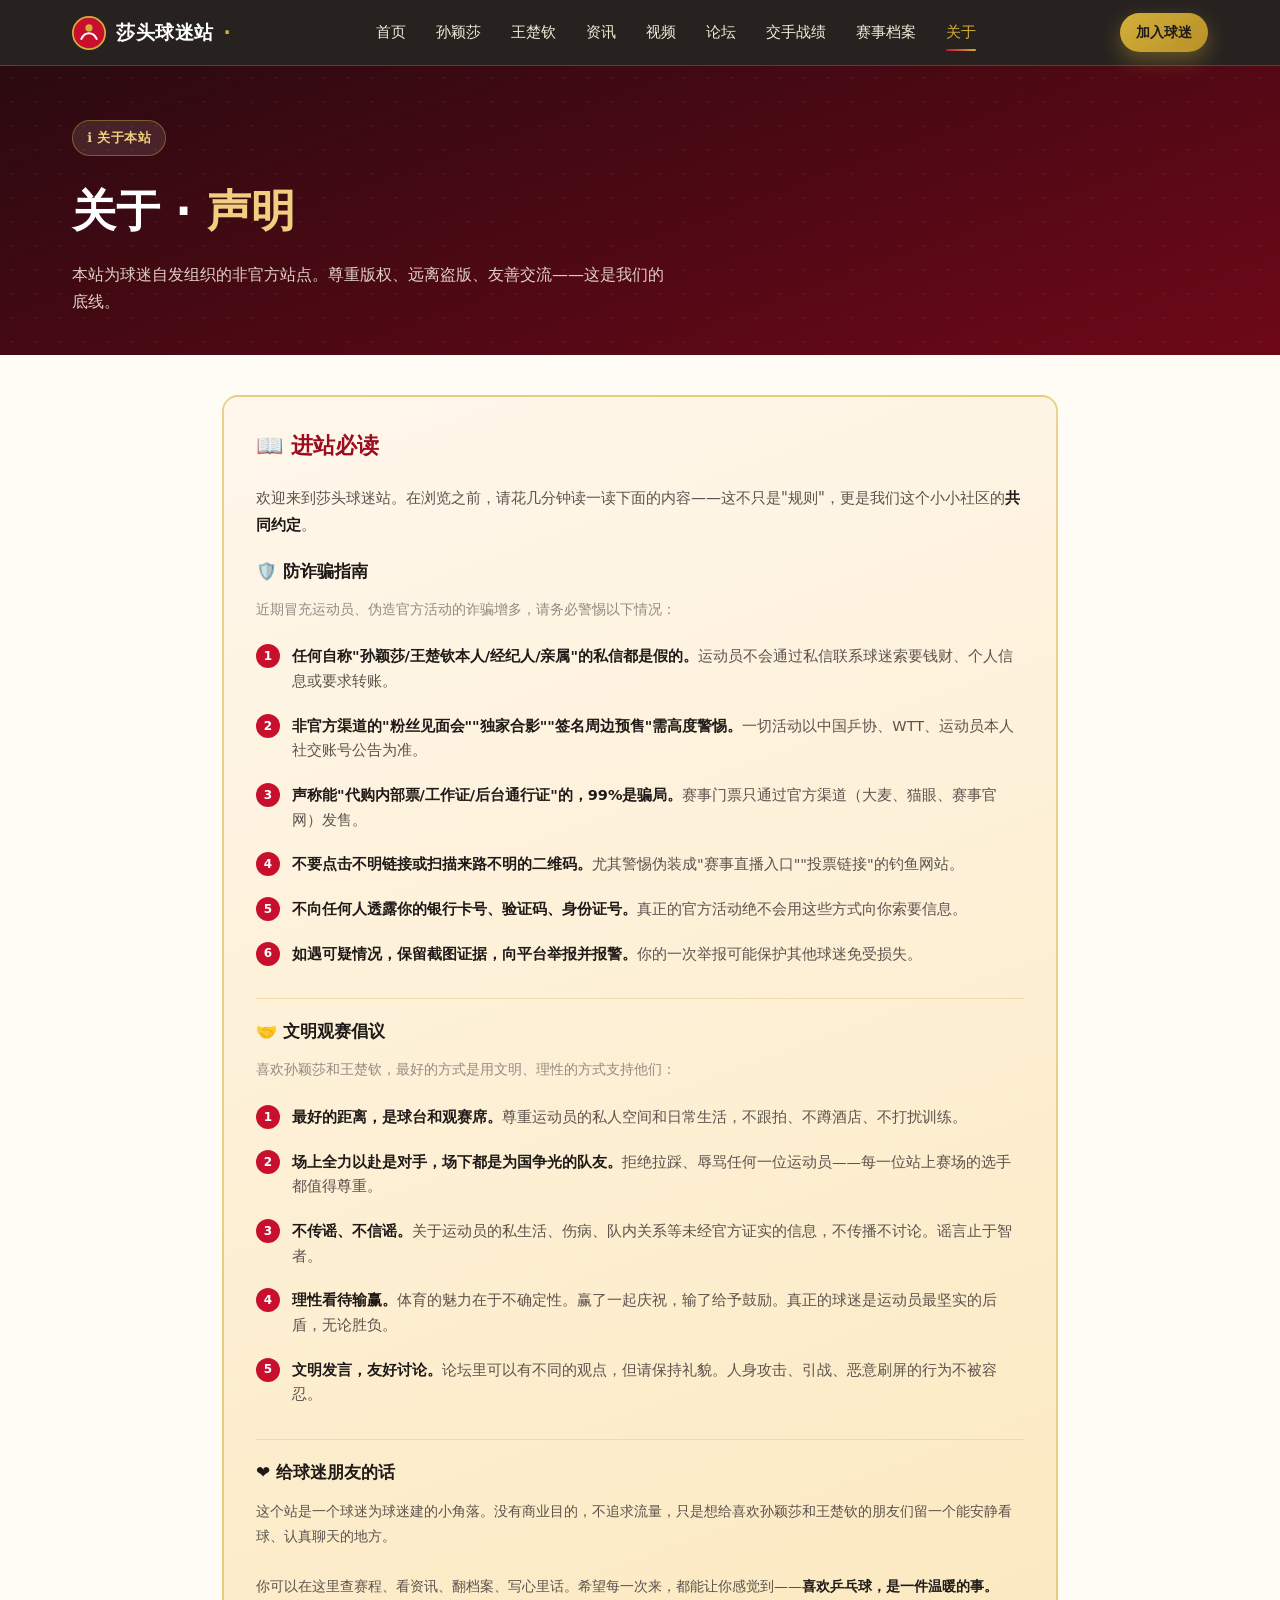
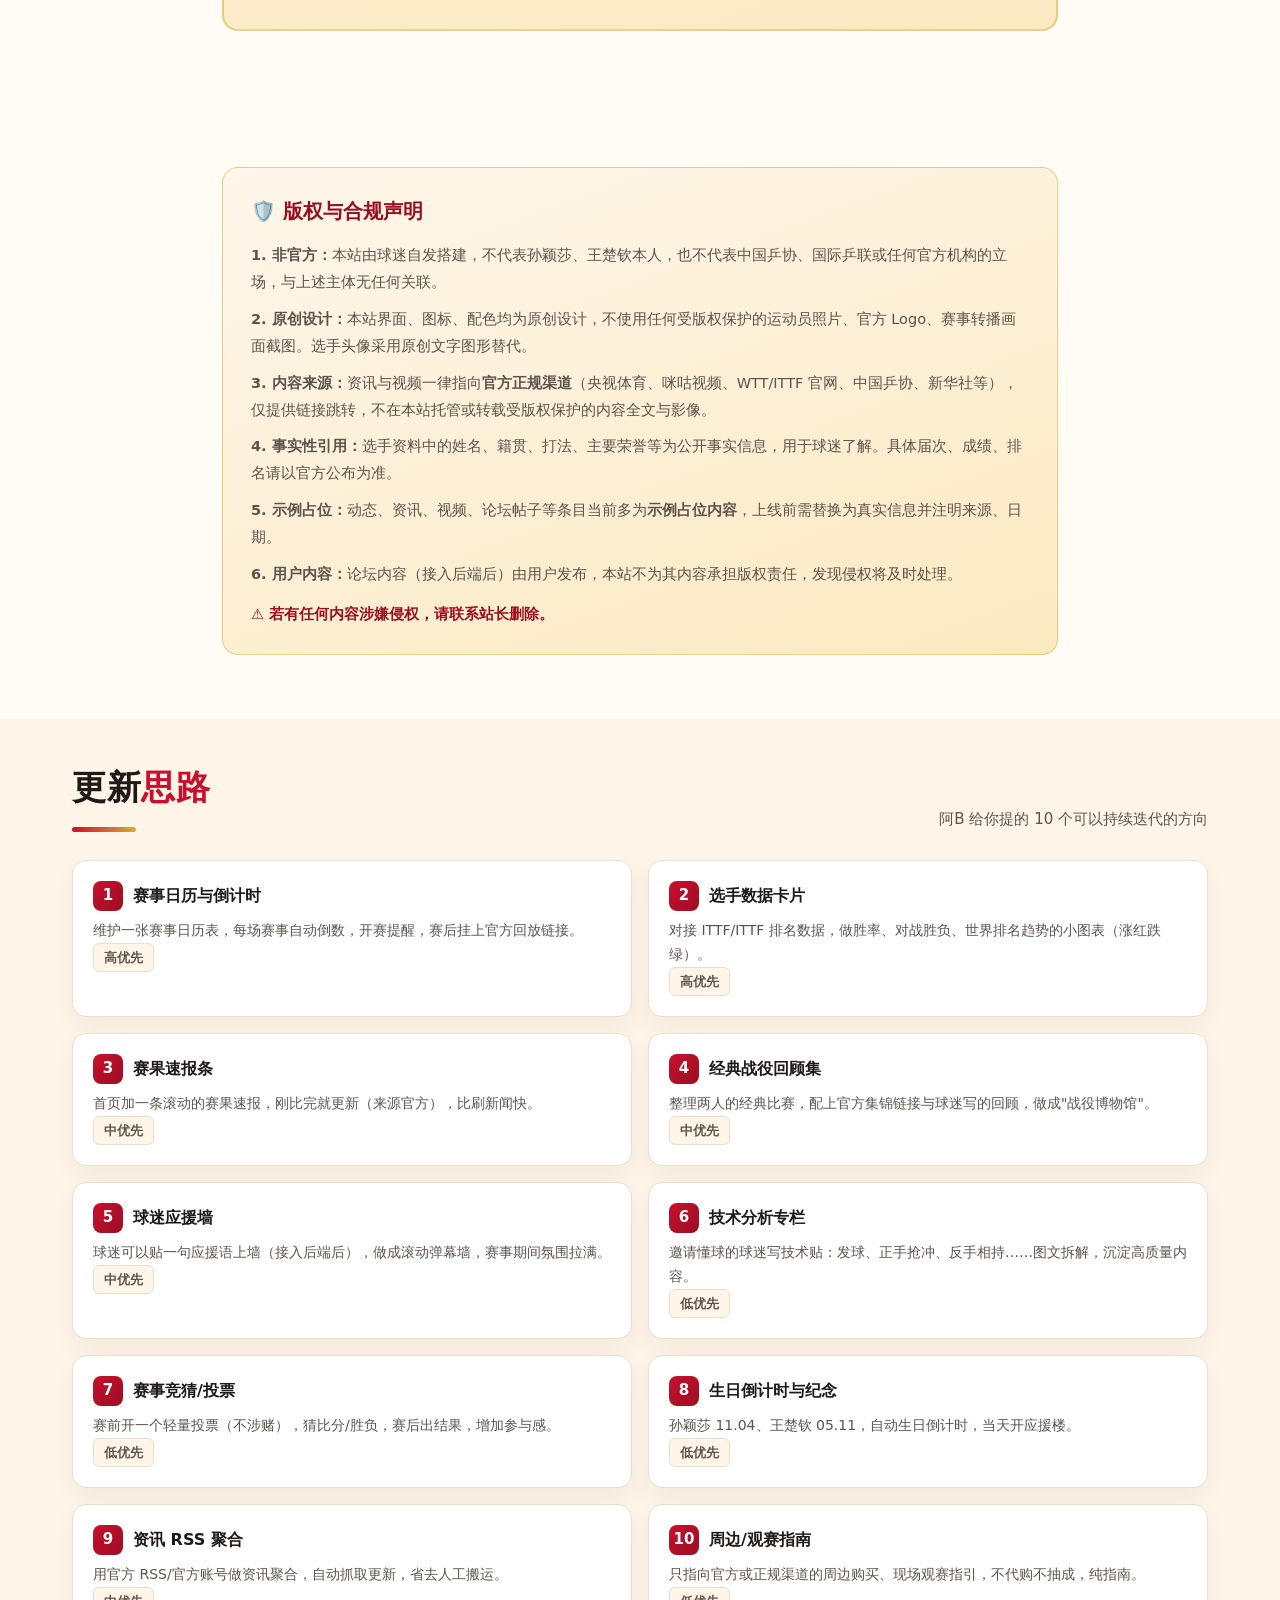
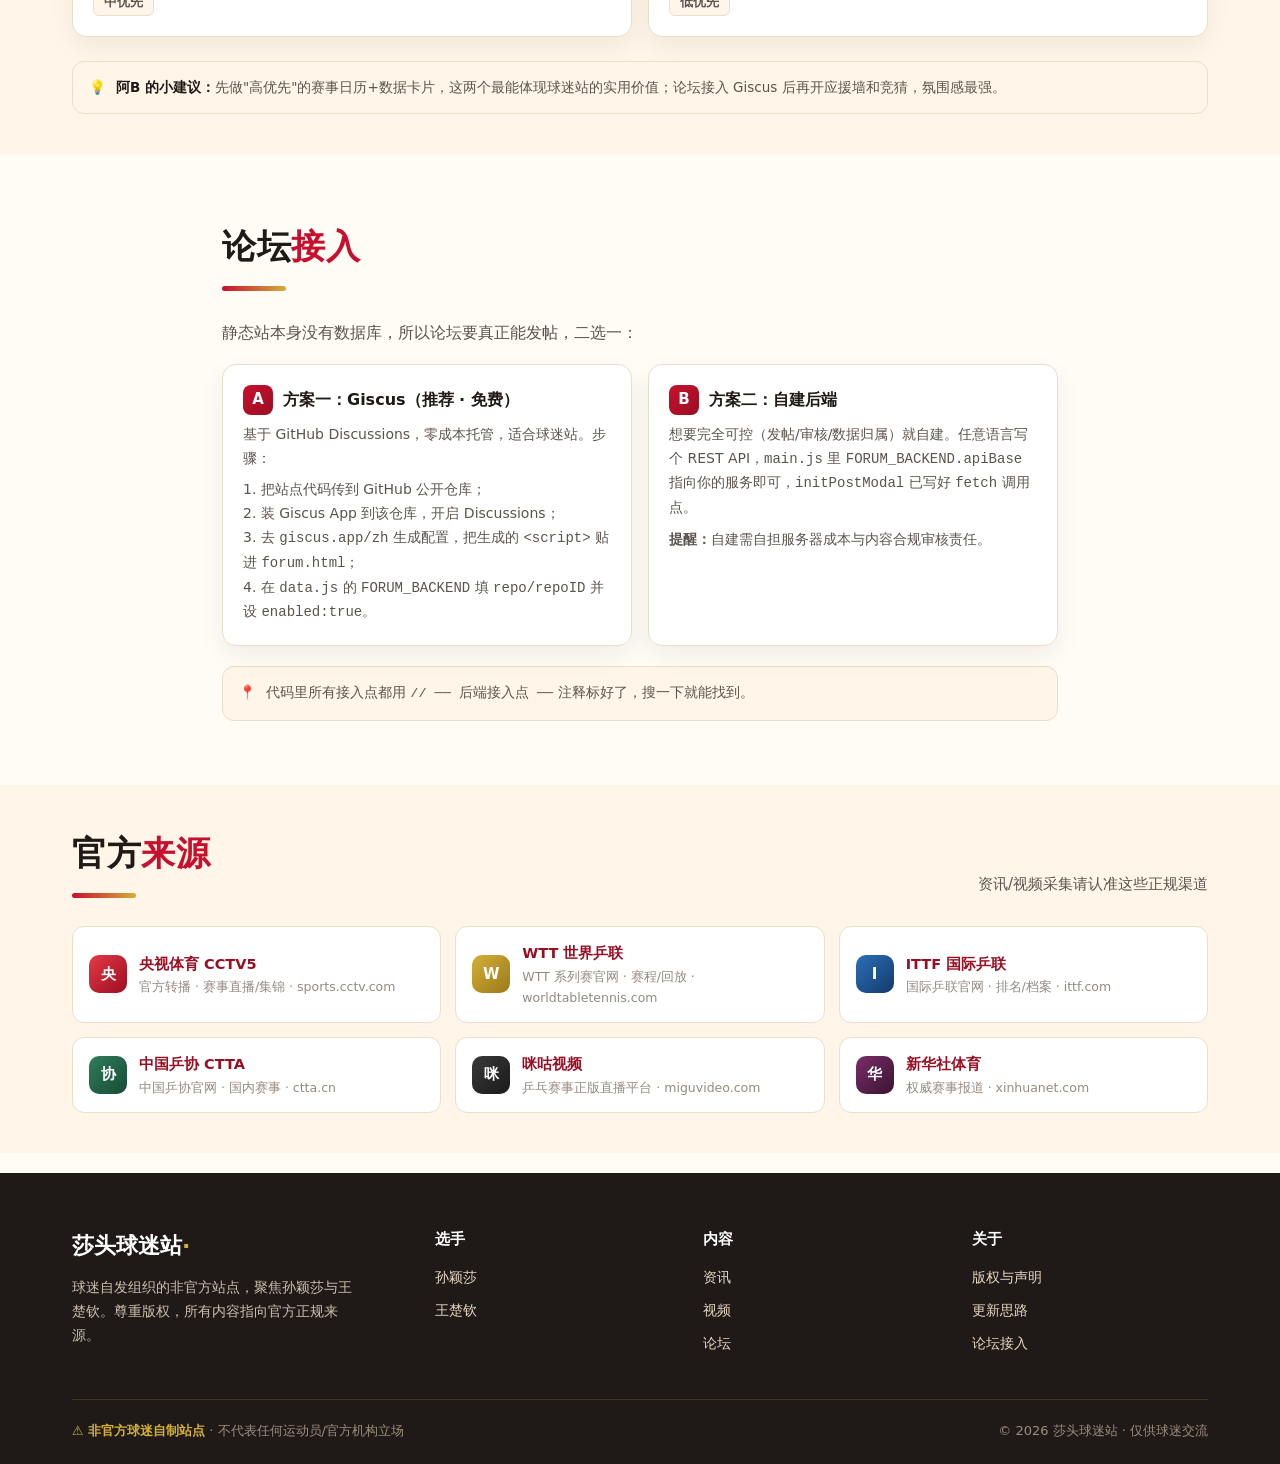
==== commit b2dd9f9e: "三大板块上线：进站必读(防诈骗+文明观赛) | 赛事档案馆(结构化赛果) | 心声墙(localStorage许愿墙)" ====
--- a/about.html
+++ b/about.html
@@ -23,6 +23,7 @@
         <a href="videos.html">视频</a>
         <a href="forum.html">论坛</a>
         <a href="head-to-head.html">交手战绩</a>
+        <a href="tournament.html">赛事档案</a>
         <a href="about.html" class="active">关于</a>
       </div>
       <div class="nav-cta">
@@ -37,6 +38,45 @@
       <span class="hero-eyebrow">ℹ️ 关于本站</span>
       <h1 style="font-family:var(--ff-display); font-size:clamp(30px,5vw,44px); font-weight:900; color:#fff;">关于 · <span style="color:var(--c-gold-light)">声明</span></h1>
       <p style="color:rgba(255,245,230,.84); margin-top:12px; max-width:600px;">本站为球迷自发组织的非官方站点。尊重版权、远离盗版、友善交流——这是我们的底线。</p>
+    </div>
+  </section>
+
+  <!-- 进站必读 -->
+  <section class="section-tight">
+    <div class="wrap wrap-narrow">
+      <div class="mustread">
+        <h3>📖 进站必读</h3>
+        <p style="font-size:15px; color:var(--c-ink-soft); line-height:1.8; margin-bottom:18px;">
+          欢迎来到莎头球迷站。在浏览之前，请花几分钟读一读下面的内容——这不只是"规则"，更是我们这个小小社区的<b style="color:var(--c-ink)">共同约定</b>。
+        </p>
+
+        <h4>🛡️ 防诈骗指南</h4>
+        <p style="font-size:13.5px; color:var(--c-ink-mute); margin-bottom:14px;">近期冒充运动员、伪造官方活动的诈骗增多，请务必警惕以下情况：</p>
+        <ol>
+          <li><b>任何自称"孙颖莎/王楚钦本人/经纪人/亲属"的私信都是假的。</b>运动员不会通过私信联系球迷索要钱财、个人信息或要求转账。</li>
+          <li><b>非官方渠道的"粉丝见面会""独家合影""签名周边预售"需高度警惕。</b>一切活动以中国乒协、WTT、运动员本人社交账号公告为准。</li>
+          <li><b>声称能"代购内部票/工作证/后台通行证"的，99%是骗局。</b>赛事门票只通过官方渠道（大麦、猫眼、赛事官网）发售。</li>
+          <li><b>不要点击不明链接或扫描来路不明的二维码。</b>尤其警惕伪装成"赛事直播入口""投票链接"的钓鱼网站。</li>
+          <li><b>不向任何人透露你的银行卡号、验证码、身份证号。</b>真正的官方活动绝不会用这些方式向你索要信息。</li>
+          <li><b>如遇可疑情况，保留截图证据，向平台举报并报警。</b>你的一次举报可能保护其他球迷免受损失。</li>
+        </ol>
+
+        <h4>🤝 文明观赛倡议</h4>
+        <p style="font-size:13.5px; color:var(--c-ink-mute); margin-bottom:14px;">喜欢孙颖莎和王楚钦，最好的方式是用文明、理性的方式支持他们：</p>
+        <ol>
+          <li><b>最好的距离，是球台和观赛席。</b>尊重运动员的私人空间和日常生活，不跟拍、不蹲酒店、不打扰训练。</li>
+          <li><b>场上全力以赴是对手，场下都是为国争光的队友。</b>拒绝拉踩、辱骂任何一位运动员——每一位站上赛场的选手都值得尊重。</li>
+          <li><b>不传谣、不信谣。</b>关于运动员的私生活、伤病、队内关系等未经官方证实的信息，不传播不讨论。谣言止于智者。</li>
+          <li><b>理性看待输赢。</b>体育的魅力在于不确定性。赢了一起庆祝，输了给予鼓励。真正的球迷是运动员最坚实的后盾，无论胜负。</li>
+          <li><b>文明发言，友好讨论。</b>论坛里可以有不同的观点，但请保持礼貌。人身攻击、引战、恶意刷屏的行为不被容忍。</li>
+        </ol>
+
+        <h4>❤️ 给球迷朋友的话</h4>
+        <p style="font-size:14px; color:var(--c-ink-soft); line-height:1.8; margin-top:8px;">
+          这个站是一个球迷为球迷建的小角落。没有商业目的，不追求流量，只是想给喜欢孙颖莎和王楚钦的朋友们留一个能安静看球、认真聊天的地方。<br><br>
+          你可以在这里查赛程、看资讯、翻档案、写心里话。希望每一次来，都能让你感觉到——<b style="color:var(--c-ink)">喜欢乒乓球，是一件温暖的事。</b>
+        </p>
+      </div>
     </div>
   </section>
 
--- a/assets/css/style.css
+++ b/assets/css/style.css
@@ -516,6 +516,124 @@
 .h2h-mini-bar { width:100%; height:6px; border-radius:3px; background:var(--c-bg-alt); margin-top:10px; overflow:hidden; }
 .h2h-mini-bar .hm-fill { height:100%; border-radius:3px; }
 
+/* ---------- 赛事档案馆 ---------- */
+.archive-year { font-family:var(--ff-display); font-size:28px; font-weight:900; color:var(--c-red); margin:32px 0 18px; padding-bottom:10px; border-bottom:3px solid var(--c-gold); }
+.archive-year:first-child { margin-top:0; }
+.archive-table { width:100%; border-collapse:collapse; background:#fff; border-radius:var(--radius); overflow:hidden; box-shadow:0 12px 30px rgba(31,26,23,.06); margin-bottom:10px; }
+.archive-table thead { background:linear-gradient(135deg,#2A0A10,#6E0818); color:#fff; }
+.archive-table th {
+  padding:14px 12px; font-size:13px; font-weight:700; text-align:left; white-space:nowrap;
+  letter-spacing:.4px;
+}
+.archive-table th:first-child { padding-left:20px; }
+.archive-table td { padding:12px; font-size:14px; color:var(--c-ink-soft); border-bottom:1px solid var(--c-line); }
+.archive-table td:first-child { padding-left:20px; font-weight:600; color:var(--c-ink); }
+.archive-table tbody tr { transition:background .12s; }
+.archive-table tbody tr:hover { background:var(--c-bg-alt); }
+.archive-event-name { font-weight:700; color:var(--c-ink); }
+.archive-event-type {
+  display:inline-flex; padding:2px 8px; border-radius:4px; font-size:11px; font-weight:700; white-space:nowrap;
+}
+.at-gs { background:linear-gradient(135deg,#D4AF37,#9a7a1a); color:#fff; }
+.at-wtt { background:linear-gradient(135deg,#2C6FB8,#143A6B); color:#fff; }
+.at-red { background:linear-gradient(135deg,#C8102E,#9B0E22); color:#fff; }
+.at-green { background:linear-gradient(135deg,#2E7D5B,#1a4a35); color:#fff; }
+.at-plum { background:linear-gradient(135deg,#7B2D6B,#3a142f); color:#fff; }
+.at-dark { background:linear-gradient(135deg,#3a3a3a,#1a1a1a); color:var(--c-gold-light); }
+.archive-result { font-weight:700; }
+.archive-result.gold { color:#C8102E; }
+.archive-result.silver { color:#9a7a1a; }
+.archive-result.bronze { color:#2E7D5B; }
+.archive-player { display:inline-flex; align-items:center; gap:6px; }
+.archive-player .ap-mark {
+  width:24px; height:24px; border-radius:6px; display:flex; align-items:center; justify-content:center;
+  font-size:12px; font-weight:800; color:#fff; flex:none;
+}
+.ap-sun { background:#C8102E; }
+.ap-wang { background:#1B3A6B; }
+.ap-both { background:linear-gradient(135deg,#C8102E,#1B3A6B); }
+.archive-src { font-size:12px; color:var(--c-ink-mute); }
+.archive-note { font-size:12px; color:var(--c-ink-mute); font-style:italic; }
+.archive-disclaimer {
+  background:var(--c-bg-alt); border:1px solid var(--c-line); border-radius:12px;
+  padding:16px 20px; margin-top:28px; font-size:13.5px; color:var(--c-ink-soft); display:flex; gap:10px; align-items:flex-start;
+}
+.archive-disclaimer b { color:var(--c-ink); }
+
+/* ---------- 心声墙 ---------- */
+.msgwall-tabs { display:flex; gap:8px; margin-bottom:24px; }
+.msgwall-tab {
+  padding:10px 22px; border-radius:999px; border:1.5px solid var(--c-line); background:#fff;
+  font-size:14.5px; font-weight:600; color:var(--c-ink-soft); cursor:pointer; transition:.16s; font-family:var(--ff);
+}
+.msgwall-tab:hover { border-color:var(--c-red); color:var(--c-red); }
+.msgwall-tab.active { background:var(--c-red); color:#fff; border-color:var(--c-red); }
+
+.msgwall-composer {
+  background:linear-gradient(160deg,#fff,#FFF7EC); border:1px solid var(--c-line);
+  border-radius:var(--radius); padding:22px 24px; margin-bottom:24px; box-shadow:0 10px 26px rgba(31,26,23,.05);
+}
+.msgwall-composer .mc-title { font-family:var(--ff-display); font-size:18px; font-weight:800; margin-bottom:16px; }
+.msgwall-composer .mc-row { display:flex; gap:12px; margin-bottom:12px; flex-wrap:wrap; }
+.msgwall-composer input[type="text"] {
+  flex:1; min-width:180px; padding:10px 14px; border:1.5px solid var(--c-line); border-radius:10px;
+  font-family:var(--ff); font-size:14px; background:#fff;
+}
+.msgwall-composer input:focus { outline:none; border-color:var(--c-red); }
+.msgwall-composer textarea {
+  width:100%; padding:10px 14px; border:1.5px solid var(--c-line); border-radius:10px;
+  font-family:var(--ff); font-size:14px; resize:vertical; min-height:72px; background:#fff;
+}
+.msgwall-composer textarea:focus { outline:none; border-color:var(--c-red); }
+.msgwall-colors { display:flex; gap:8px; flex-wrap:wrap; }
+.msgwall-color {
+  width:28px; height:28px; border-radius:50%; cursor:pointer; border:2px solid transparent; transition:.14s;
+}
+.msgwall-color:hover { transform:scale(1.15); }
+.msgwall-color.selected { border-color:var(--c-ink); box-shadow:0 0 0 2px var(--c-gold); }
+.mc-btn-row { display:flex; gap:10px; justify-content:flex-end; margin-top:14px; }
+.msgwall-grid { display:grid; grid-template-columns:repeat(3,1fr); gap:16px; }
+.msgwall-note {
+  position:relative; border-radius:14px; padding:20px; box-shadow:0 8px 22px rgba(31,26,23,.07);
+  transition:transform .14s; min-height:120px; display:flex; flex-direction:column;
+}
+.msgwall-note:hover { transform:translateY(-2px) rotate(.5deg); }
+.msgwall-note .mn-author { font-weight:700; font-size:14px; margin-bottom:8px; display:flex; align-items:center; justify-content:space-between; }
+.msgwall-note .mn-msg { font-size:14px; line-height:1.6; flex:1; word-break:break-word; }
+.msgwall-note .mn-time { font-size:11px; opacity:.7; margin-top:10px; }
+.msgwall-note .mn-del {
+  background:none; border:0; cursor:pointer; font-size:14px; opacity:.4; transition:.14s;
+  padding:2px 6px; border-radius:4px;
+}
+.msgwall-note .mn-del:hover { opacity:1; background:rgba(0,0,0,.06); }
+.msgwall-empty { text-align:center; padding:48px 0; color:var(--c-ink-mute); font-size:15px; }
+
+/* 背景色预设 */
+.mw-pink { background:linear-gradient(160deg,#FFF0F3,#FFD6DC); }
+.mw-blue { background:linear-gradient(160deg,#EEF4FF,#D0E2FF); }
+.mw-gold { background:linear-gradient(160deg,#FFF9EC,#FBE9C0); }
+.mw-green { background:linear-gradient(160deg,#EDF8F0,#C8E6D0); }
+.mw-lavender { background:linear-gradient(160deg,#F8F0FF,#E4D0FF); }
+
+/* 进站必读 */
+.mustread {
+  background:linear-gradient(160deg,#FFF7EC,#FBE9C0); border:2px solid rgba(212,175,55,.5);
+  border-radius:var(--radius); padding:30px 32px; margin-bottom:32px;
+}
+.mustread h3 { font-family:var(--ff-display); font-size:22px; font-weight:800; color:var(--c-red-deep); display:flex; align-items:center; gap:8px; margin-bottom:20px; }
+.mustread h4 { font-size:17px; font-weight:800; color:var(--c-ink); margin:22px 0 12px; padding-top:18px; border-top:1px solid rgba(212,175,55,.3); }
+.mustread h4:first-of-type { border-top:none; padding-top:0; margin-top:14px; }
+.mustread ol { counter-reset:mr-item; padding-left:0; }
+.mustread ol li {
+  counter-increment:mr-item; position:relative; padding:10px 0 10px 36px; font-size:14.5px; color:var(--c-ink-soft); line-height:1.7;
+}
+.mustread ol li::before {
+  content:counter(mr-item); position:absolute; left:0; top:10px;
+  width:24px; height:24px; border-radius:50%; background:var(--c-red); color:#fff;
+  font-size:12px; font-weight:800; display:flex; align-items:center; justify-content:center; flex:none;
+}
+.mustread ol li b { color:var(--c-ink); }
+
 /* ---------- 响应式 ---------- */
 @media (max-width: 980px) {
   .hero-grid { grid-template-columns: 1fr; }
@@ -534,6 +652,8 @@
   .featured-grid { grid-template-columns: repeat(2,1fr); }
   .h2h-card { grid-template-columns: 1fr; text-align:center; }
   .h2h-mini { grid-template-columns: repeat(2,1fr); }
+  .msgwall-grid { grid-template-columns: repeat(2,1fr); }
+  .archive-table { font-size:13px; }
 }
 @media (max-width: 720px) {
   .nav-links { display:none; position:absolute; top:var(--nav-h); left:0; right:0; background:#1F1A17; flex-direction:column; align-items:stretch; padding:10px 16px 18px; gap:2px; border-bottom:1px solid rgba(212,175,55,.2); }
@@ -552,4 +672,7 @@
   .calendar-grid { grid-template-columns: 1fr; }
   .featured-grid { grid-template-columns: 1fr; }
   .h2h-mini { grid-template-columns: 1fr; }
-}
+  .msgwall-grid { grid-template-columns: 1fr; }
+  .archive-table { display:block; overflow-x:auto; }
+  .mustread { padding:20px; }
+}
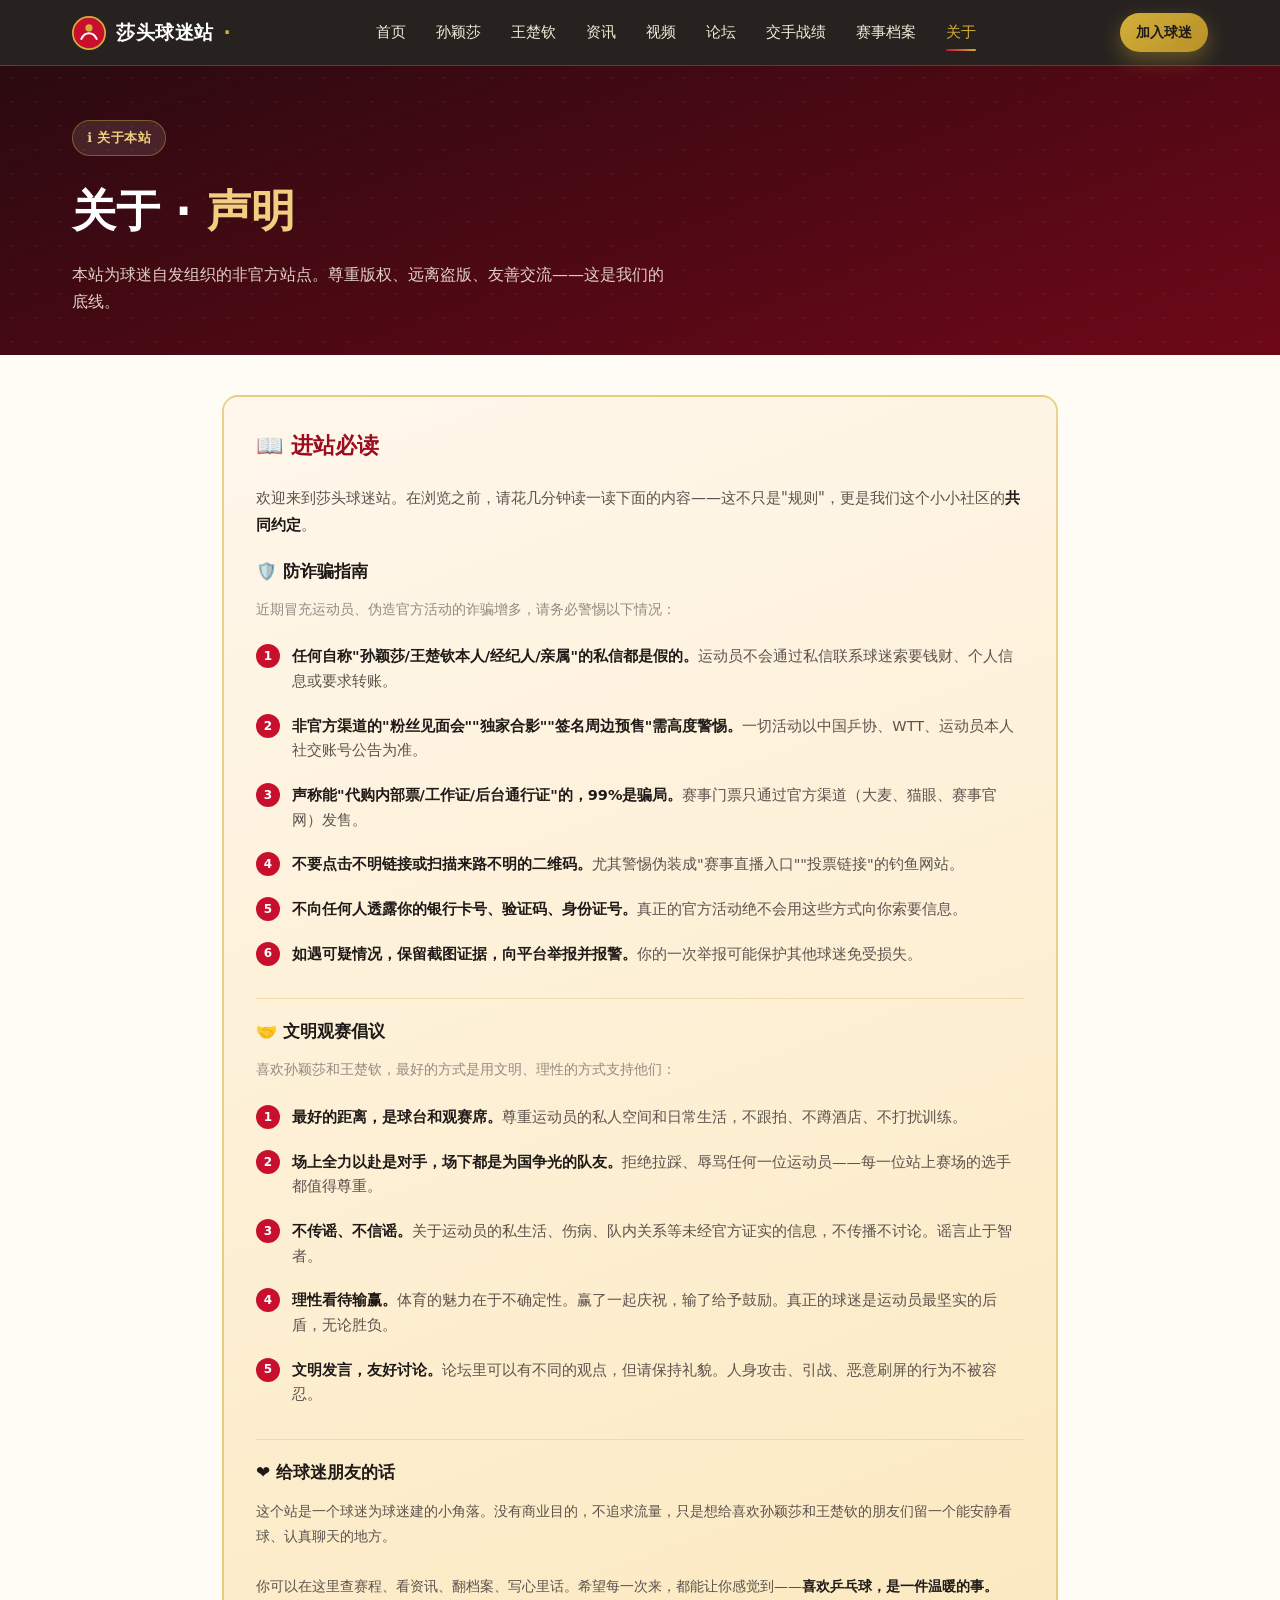
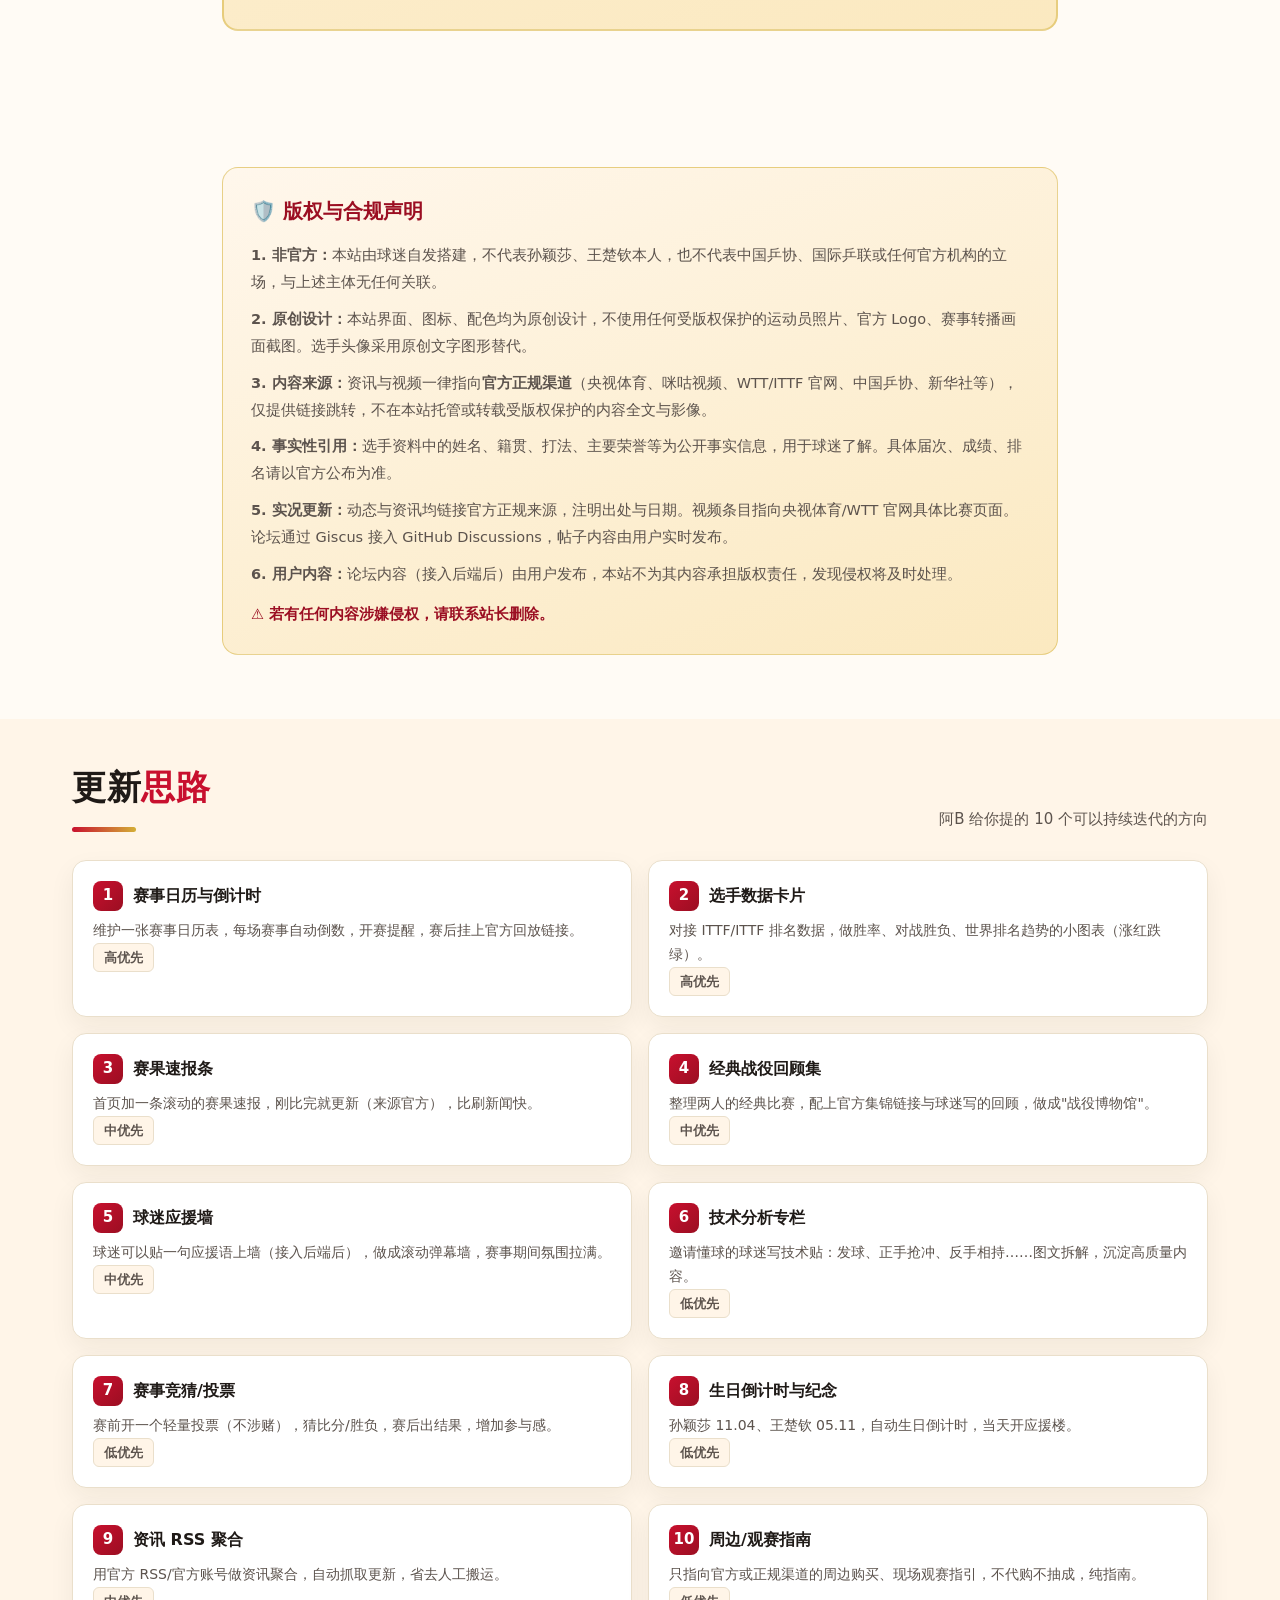
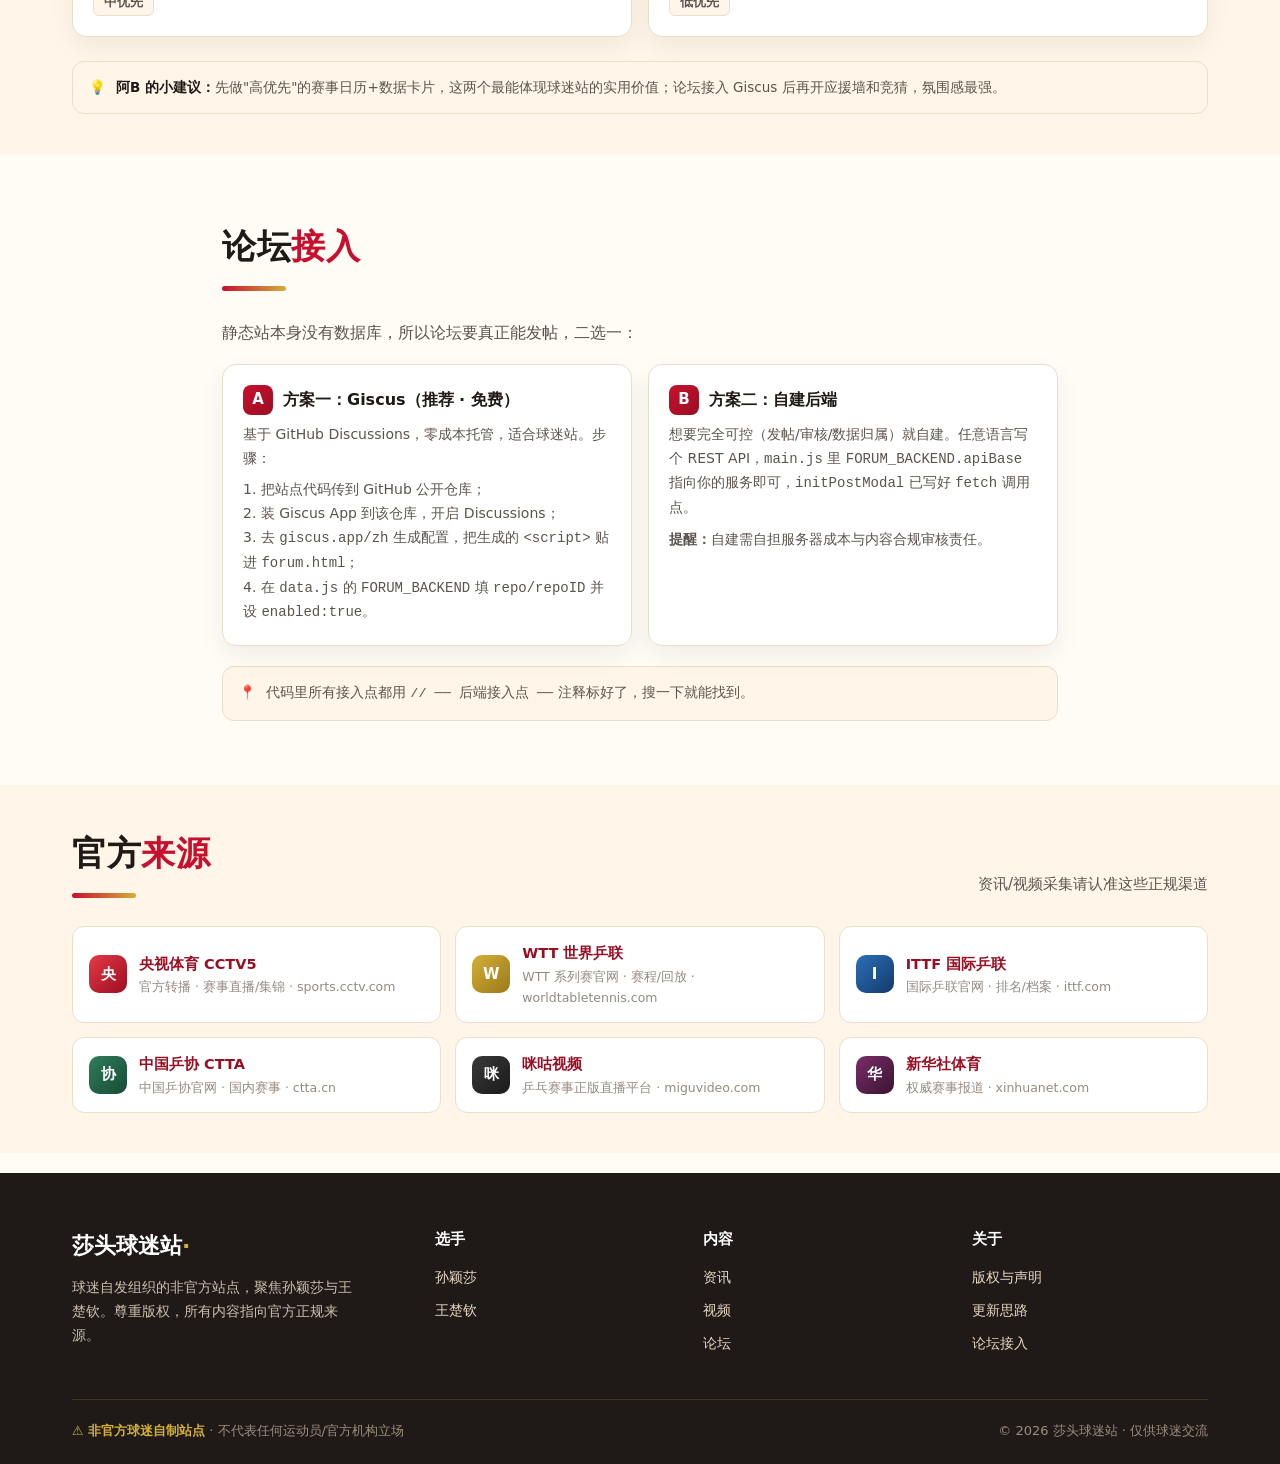
==== commit 957f41fd: "全面清理示例占位提示：去除首页/资讯/关于页错误警告，删除论坛假帖子和发帖弹窗死代码，更新data.js头部声明" ====
--- a/about.html
+++ b/about.html
@@ -90,7 +90,7 @@
           <p style="margin-top:10px;"><b>2. 原创设计：</b>本站界面、图标、配色均为原创设计，不使用任何受版权保护的运动员照片、官方 Logo、赛事转播画面截图。选手头像采用原创文字图形替代。</p>
           <p style="margin-top:10px;"><b>3. 内容来源：</b>资讯与视频一律指向<b>官方正规渠道</b>（央视体育、咪咕视频、WTT/ITTF 官网、中国乒协、新华社等），仅提供链接跳转，不在本站托管或转载受版权保护的内容全文与影像。</p>
           <p style="margin-top:10px;"><b>4. 事实性引用：</b>选手资料中的姓名、籍贯、打法、主要荣誉等为公开事实信息，用于球迷了解。具体届次、成绩、排名请以官方公布为准。</p>
-          <p style="margin-top:10px;"><b>5. 示例占位：</b>动态、资讯、视频、论坛帖子等条目当前多为<b>示例占位内容</b>，上线前需替换为真实信息并注明来源、日期。</p>
+          <p style="margin-top:10px;"><b>5. 实况更新：</b>动态与资讯均链接官方正规来源，注明出处与日期。视频条目指向央视体育/WTT 官网具体比赛页面。论坛通过 Giscus 接入 GitHub Discussions，帖子内容由用户实时发布。</p>
           <p style="margin-top:10px;"><b>6. 用户内容：</b>论坛内容（接入后端后）由用户发布，本站不为其内容承担版权责任，发现侵权将及时处理。</p>
           <p style="margin-top:14px; color:var(--c-red-deep)"><b>⚠ 若有任何内容涉嫌侵权，请联系站长删除。</b></p>
         </div>
--- a/assets/css/style.css
+++ b/assets/css/style.css
@@ -137,6 +137,25 @@
 .hero-stat .num { font-family:var(--ff-display); font-size:28px; font-weight:800; color:var(--c-gold-light); }
 .hero-stat .lbl { font-size:13px; color: rgba(255,245,230,.7); }
 
+/* Hero 排名快览卡片 */
+.hero-rank-row { display:grid; grid-template-columns: 1fr 1fr; gap:16px; margin-top:28px; }
+.hero-rank-mini {
+  display:flex; align-items:center; gap:14px; padding:16px 18px; border-radius:14px;
+  border:1px solid rgba(255,255,255,.18); background:rgba(255,255,255,.06);
+  backdrop-filter:blur(8px); transition:transform .18s,background .18s;
+}
+.hero-rank-mini:hover { background:rgba(255,255,255,.12); transform:translateY(-2px); }
+.hero-rank-mini .hrm-mark {
+  width:52px; height:52px; border-radius:14px; display:flex; align-items:center; justify-content:center;
+  font-family:var(--ff-display); font-size:26px; font-weight:900; color:#fff; flex:none;
+}
+.hr-sun .hrm-mark { background:linear-gradient(135deg,#E63946,#9B0E22); }
+.hr-wang .hrm-mark { background:linear-gradient(135deg,#2C6FB8,#143A6B); }
+.hero-rank-mini .hrm-name { font-size:17px; font-weight:800; color:#fff; }
+.hero-rank-mini .hrm-rank { font-size:13px; color:var(--c-gold-light); margin-top:4px; }
+.hero-rank-mini .hrm-num { font-family:var(--ff-display); font-size:20px; font-weight:900; color:var(--c-gold); vertical-align:-1px; }
+.hero-rank-mini .hrm-streak { font-size:12px; color:rgba(255,245,230,.65); margin-top:3px; }
+
 /* hero 右侧图形：SVG 乒乓球/球拍抽象 */
 .hero-art { position:relative; display:flex; justify-content:center; }
 .hero-art svg { width:100%; max-width:420px; filter: drop-shadow(0 20px 40px rgba(0,0,0,.4)); }
@@ -242,6 +261,72 @@
 .video-body { padding:14px 16px 18px; }
 .video-title { font-size:15.5px; font-weight:700; line-height:1.4; }
 .video-meta { font-size:13px; color:var(--c-ink-mute); margin-top:6px; display:flex; gap:10px; flex-wrap:wrap; }
+
+/* ---------- 视频赛事时间线 ---------- */
+.vt-group {
+  position: relative; padding-left: 44px; margin-bottom: 32px;
+}
+.vt-group:last-child { margin-bottom: 0; }
+.vt-dot {
+  position: absolute; left: 6px; top: 14px;
+  width: 16px; height: 16px; border-radius: 50%;
+  background: #fff; border: 3px solid var(--c-red);
+  box-shadow: 0 0 0 4px rgba(200,16,46,.15);
+  z-index: 2;
+}
+.vt-group::before {
+  content: ""; position: absolute; left: 13px; top: 32px; bottom: -32px;
+  width: 2px; background: linear-gradient(180deg, var(--c-red), var(--c-gold));
+  border-radius: 2px; z-index: 1;
+}
+.vt-group:last-child::before { display: none; }
+.vt-header {
+  background: linear-gradient(160deg, #fff, #FFF7EC);
+  border: 1px solid var(--c-line); border-radius: 14px;
+  padding: 18px 22px; margin-bottom: 16px;
+  box-shadow: 0 8px 24px rgba(31,26,23,.05);
+}
+.vt-header-top {
+  display: flex; align-items: center; gap: 12px; flex-wrap: wrap;
+}
+.vt-type {
+  display: inline-flex; align-items: center; gap: 5px;
+  padding: 3px 12px; border-radius: 999px; font-size: 12px; font-weight: 700;
+  letter-spacing: .3px;
+}
+.vt-type-gs { background: linear-gradient(135deg,#D4AF37,#9a7a1a); color: #fff; }
+.vt-type-dark { background: linear-gradient(135deg,#3a3a3a,#1a1a1a); color: var(--c-gold-light); }
+.vt-type-cup { background: linear-gradient(135deg,#2E7D5B,#1a4a35); color: #fff; }
+.vt-type-plum { background: linear-gradient(135deg,#7B2D6B,#3a142f); color: #fff; }
+.vt-type-wtt { background: linear-gradient(135deg,#2C6FB8,#143A6B); color: #fff; }
+.vt-pts {
+  display: inline-flex; align-items: center; padding: 1px 7px; border-radius: 4px;
+  background: rgba(255,255,255,.3); font-size: 10px; font-weight: 600;
+}
+.vt-date {
+  font-size: 13px; color: var(--c-ink-mute); font-weight: 600;
+}
+.vt-event-name {
+  font-family: var(--ff-display); font-size: 20px; font-weight: 800;
+  margin-top: 8px; color: var(--c-ink);
+}
+.vt-event-loc {
+  font-size: 13px; color: var(--c-ink-soft); margin-top: 4px;
+}
+.vt-event-desc {
+  font-size: 13.5px; color: var(--c-ink-mute); margin-top: 8px;
+  padding-top: 10px; border-top: 1px dashed var(--c-line);
+  line-height: 1.55;
+}
+.vt-videos {
+  display: grid; grid-template-columns: repeat(2, 1fr); gap: 14px;
+}
+
+/* 响应式 */
+@media (max-width: 720px) {
+  .vt-group { padding-left: 34px; }
+  .vt-videos { grid-template-columns: 1fr; }
+}
 
 /* ---------- 论坛 ---------- */
 .forum-grid { display:grid; grid-template-columns: 240px 1fr; gap:26px; align-items:flex-start; }
@@ -553,6 +638,15 @@
 .ap-wang { background:#1B3A6B; }
 .ap-both { background:linear-gradient(135deg,#C8102E,#1B3A6B); }
 .archive-src { font-size:12px; color:var(--c-ink-mute); }
+.archive-vid-col { text-align: center; width: 48px; }
+.archive-vid {
+  display: inline-flex; align-items: center; justify-content: center;
+  width: 30px; height: 30px; border-radius: 8px;
+  background: linear-gradient(135deg, var(--c-red), var(--c-red-deep));
+  font-size: 13px; text-decoration: none; transition: transform .15s;
+}
+.archive-vid:hover { transform: scale(1.15); }
+.archive-vid-na { color: var(--c-line); font-size: 13px; }
 .archive-note { font-size:12px; color:var(--c-ink-mute); font-style:italic; }
 .archive-disclaimer {
   background:var(--c-bg-alt); border:1px solid var(--c-line); border-radius:12px;
@@ -634,10 +728,99 @@
 }
 .mustread ol li b { color:var(--c-ink); }
 
+/* ---------- 世界排名卡片 ---------- */
+.ranking-hero { display:flex; gap:20px; flex-wrap:wrap; align-items:flex-end; margin-bottom:20px; }
+.ranking-hero-title { font-family:var(--ff-display); font-size:28px; font-weight:900; color:var(--c-ink); }
+.ranking-hero-updated { font-size:12px; color:var(--c-ink-mute); }
+.ranking-grid { display:grid; grid-template-columns: repeat(2,1fr); gap:16px; }
+.rank-snapshot { background:var(--c-surface); border:1px solid var(--c-line); border-radius:14px; padding:16px 20px; }
+.rank-snapshot-title { font-size:14px; font-weight:800; margin-bottom:10px; color:var(--c-ink); border-bottom:1px solid var(--c-line); padding-bottom:8px; }
+.ranking-table { width:100%; border-collapse:collapse; font-size:13px; }
+.ranking-table th, .ranking-table td { padding:7px 10px; text-align:left; border-bottom:1px solid var(--c-line); }
+.ranking-table th { color:var(--c-ink-mute); font-weight:600; font-size:11px; text-transform:uppercase; }
+.ranking-table .podium { background:var(--c-gold-soft); font-weight:700; }
+.rank-num { display:inline-flex; align-items:center; justify-content:center; width:22px; height:22px; border-radius:50%; font-size:12px; font-weight:800; color:#fff; background:#948A82; }
+.rank-num.r1 { background:var(--c-gold); color:#5a4010; }
+.rank-num.r2 { background:#A8A8A8; }
+.rank-num.r3 { background:#CD7F32; }
+
+/* ---------- 选手个人排名卡片 ---------- */
+.prc-card { background:var(--c-surface); border:1px solid var(--c-line); border-radius:16px; overflow:hidden; }
+.prc-top { display:grid; grid-template-columns: repeat(4,1fr); gap:16px; padding:24px; background: linear-gradient(160deg,#FFFBF5,#FFF5E8); border-bottom:1px solid var(--c-line); }
+.prc-badge { text-align:center; }
+.prc-rank-num { font-family:var(--ff-display); font-size:52px; font-weight:900; color:var(--c-gold); line-height:1; }
+.prc-rank-label { font-size:13px; color:var(--c-ink-mute); margin-top:4px; }
+.prc-points-wrap { text-align:center; align-self:center; }
+.prc-points { font-family:var(--ff-display); font-size:36px; font-weight:900; color:var(--c-red); }
+.prc-points-label { font-size:13px; color:var(--c-ink-mute); margin-top:2px; }
+.prc-lead { text-align:center; align-self:center; }
+.prc-lead-val { font-family:var(--ff-display); font-size:28px; font-weight:800; color:var(--c-ink); }
+.prc-lead-label { font-size:12.5px; color:var(--c-ink-soft); margin-top:2px; line-height:1.4; }
+.prc-streak { text-align:center; align-self:center; }
+.prc-streak-val { font-family:var(--ff-display); font-size:28px; font-weight:800; color:var(--c-red); }
+.prc-streak-label { font-size:12.5px; color:var(--c-ink-soft); margin-top:2px; line-height:1.4; }
+.prc-body { padding:20px 24px; border-bottom:1px solid var(--c-line); }
+.prc-body:last-of-type { border-bottom:none; }
+.prc-section-title { font-size:15px; font-weight:700; margin-bottom:14px; color:var(--c-ink); }
+.prc-bars { display:flex; flex-direction:column; gap:10px; }
+.prc-bar-row { display:grid; grid-template-columns: 200px 1fr 180px; align-items:center; gap:12px; }
+.prc-bar-label { font-size:13px; font-weight:600; color:var(--c-ink-soft); text-align:right; }
+.prc-bar-wrap { display:flex; align-items:center; gap:8px; }
+.prc-bar-fill { height:22px; border-radius:4px; min-width:2px; transition:width .6s ease; }
+.prc-bar-val { font-size:12.5px; font-weight:700; color:var(--c-ink); white-space:nowrap; }
+.prc-bar-note { font-size:11.5px; color:var(--c-ink-mute); }
+.prc-chart-container { position:relative; }
+.prc-chart { width:100%; height:120px; background:var(--c-bg-alt); border-radius:8px; padding:6px 2px; }
+.prc-chart-labels { display:flex; justify-content:space-between; margin-top:6px; padding:0 2px; }
+.prc-chart-label { font-size:10.5px; color:var(--c-ink-mute); text-align:center; line-height:1.3; }
+.prc-footer { padding:12px 24px; background:var(--c-bg-alt); display:flex; justify-content:space-between; font-size:12px; color:var(--c-ink-mute); }
+@media (max-width: 768px) {
+  .prc-top { grid-template-columns: repeat(2,1fr); padding:18px; }
+  .prc-bar-row { grid-template-columns: 1fr; gap:2px; }
+  .prc-bar-label { text-align:left; }
+  .prc-bar-note { display:none; }
+}
+
+/* ---------- 语录飘条 ---------- */
+.quote-strip { background:linear-gradient(160deg, var(--c-red-dark), var(--c-red)); color:#fff; padding:14px 0; text-align:center; font-size:15px; font-weight:600; letter-spacing:.5px; overflow:hidden; position:relative; }
+.quote-strip .q-track { display:flex; gap:60px; animation:quoteScroll 35s linear infinite; white-space:nowrap; }
+.quote-strip .q-item { display:inline-flex; align-items:center; gap:6px; }
+.quote-strip .q-text { opacity:.95; }
+.quote-strip .q-from { font-size:11px; opacity:.7; }
+@keyframes quoteScroll { 0% { transform:translateX(0); } 100% { transform:translateX(-50%); } }
+
+/* ---------- 视频筛选 ---------- */
+.video-filter-bar { display:flex; gap:8px; margin-bottom:20px; flex-wrap:wrap; }
+.vf-chip { padding:6px 16px; border-radius:20px; font-size:13px; cursor:pointer; border:1px solid var(--c-line); background:var(--c-surface); color:var(--c-ink-soft); transition:all .18s; }
+.vf-chip:hover, .vf-chip.active { background:var(--c-red); color:#fff; border-color:var(--c-red); }
+
+/* ---------- 商务代言 ---------- */
+.endorse-grid { display:grid; grid-template-columns: repeat(auto-fill, minmax(260px,1fr)); gap:14px; }
+.endorse-card { padding:16px 18px; border-radius:12px; background:var(--c-surface); border:1px solid var(--c-line); display:flex; flex-direction:column; gap:8px; text-decoration:none; color:inherit; transition:all .18s; }
+.endorse-card:hover { border-color:var(--c-gold); box-shadow:0 4px 16px rgba(0,0,0,.08); transform:translateY(-2px); }
+.ed-icon { width:44px; height:44px; border-radius:10px; display:flex; align-items:center; justify-content:center; font-size:20px; flex:none; }
+.ed-icon.ed-normal { background:linear-gradient(135deg,#2196F3,#64B5F6); }
+.ed-icon.ed-lux { background:linear-gradient(135deg,#1a1a1a,#3d3d3d); }
+.ed-icon.ed-sport { background:linear-gradient(135deg,#F44336,#EF9A9A); }
+.ed-icon.ed-car { background:linear-gradient(135deg,#37474F,#90A4AE); }
+.ed-brand { font-weight:800; font-size:15px; color:var(--c-ink); }
+.ed-role { font-size:12px; color:var(--c-gold); }
+.ed-date { font-size:11px; color:var(--c-ink-mute); }
+.ed-link { font-size:12px; color:var(--c-info); font-weight:600; margin-top:auto; }
+
+/* ---------- 排名快览（首页紧凑版） ---------- */
+.rank-snapshot { display:flex; align-items:center; gap:16px; background:var(--c-bg-alt); border-radius:12px; padding:14px 20px; margin:16px 0; flex-wrap:wrap; }
+.rank-snapshot .rs-label { font-size:12px; font-weight:700; color:var(--c-ink-mute); text-transform:uppercase; }
+.rank-snapshot .rs-player { font-size:18px; font-weight:900; }
+.rank-snapshot .rs-pts { font-size:22px; font-weight:900; color:var(--c-red); }
+.rank-snapshot .rs-sep { width:1px; height:24px; background:var(--c-line); }
+.rank-snapshot .rs-updated { font-size:10px; color:var(--c-ink-mute); }
+
 /* ---------- 响应式 ---------- */
 @media (max-width: 980px) {
   .hero-grid { grid-template-columns: 1fr; }
   .hero-art { display:none; }
+  .hero-rank-row { grid-template-columns: 1fr; }
   .grid-3 { grid-template-columns: repeat(2,1fr); }
   .video-grid { grid-template-columns: repeat(2,1fr); }
   .fact-grid { grid-template-columns: repeat(2,1fr); }
